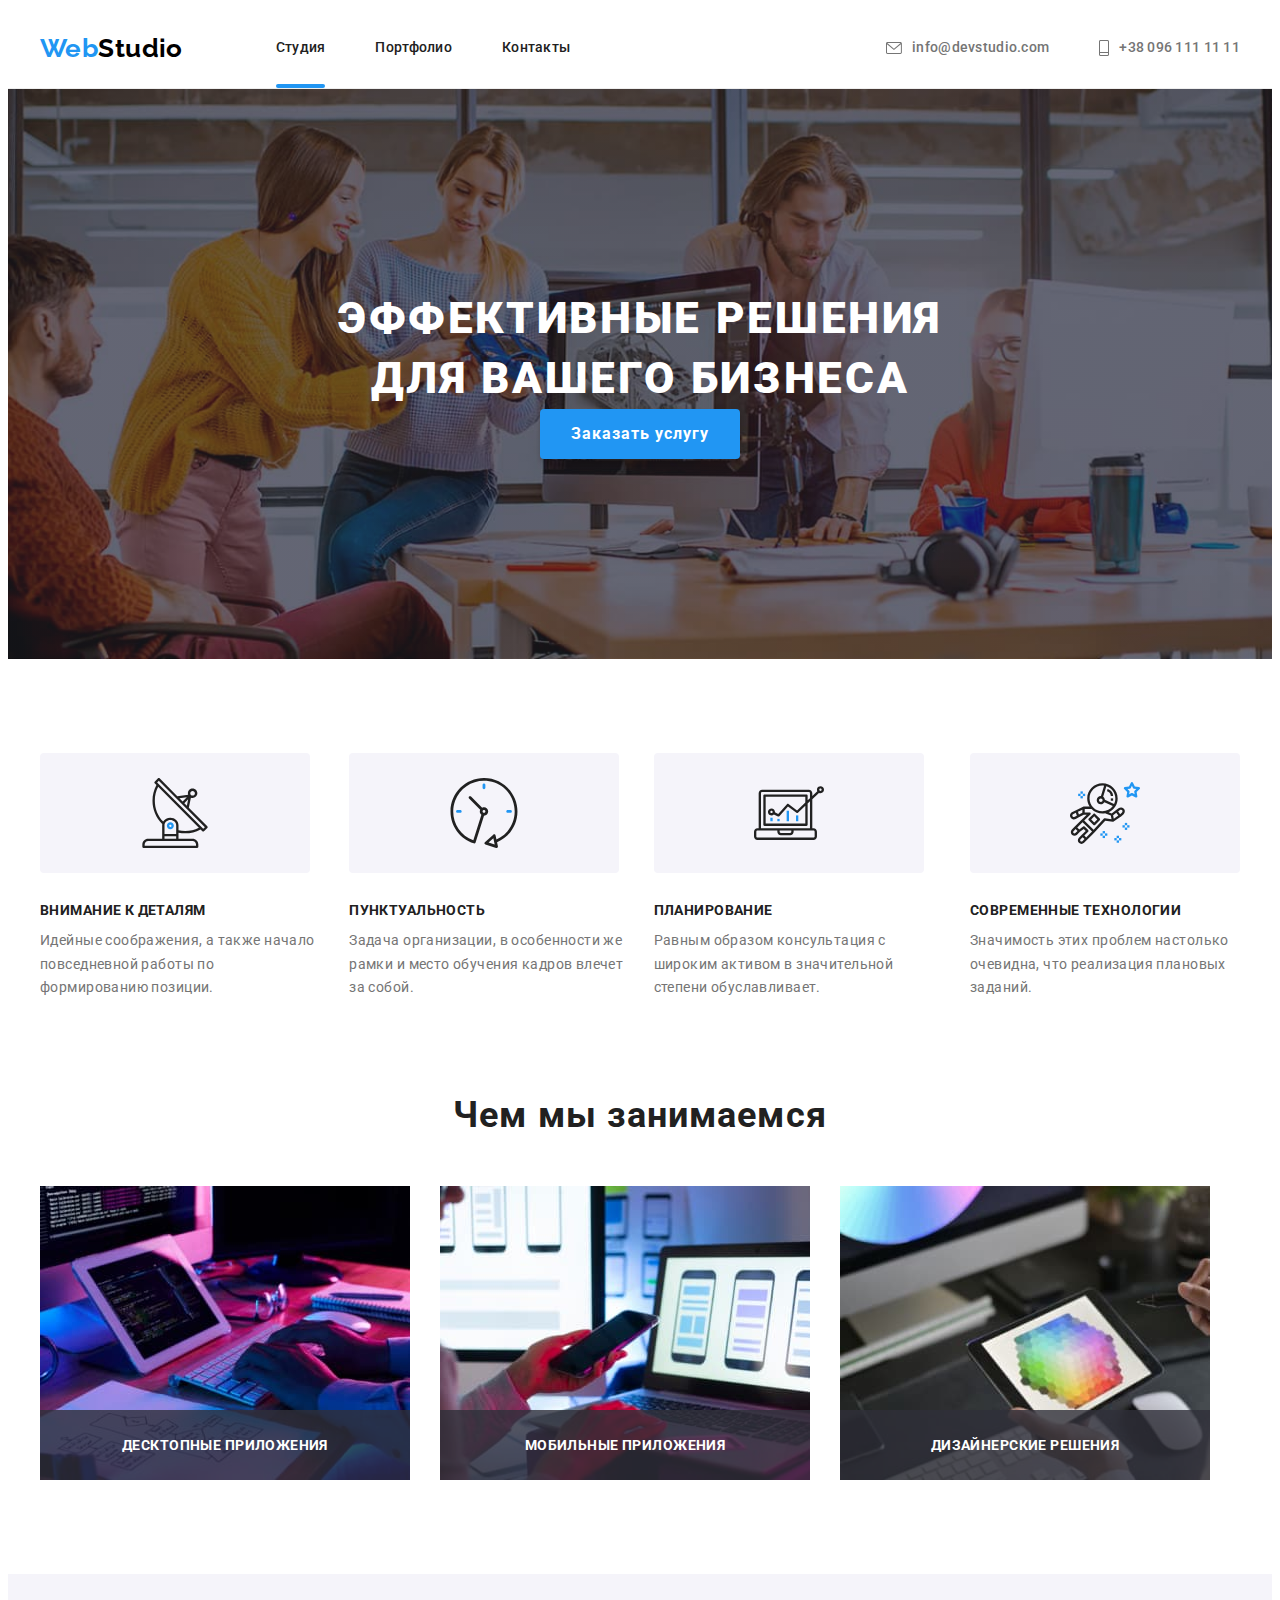
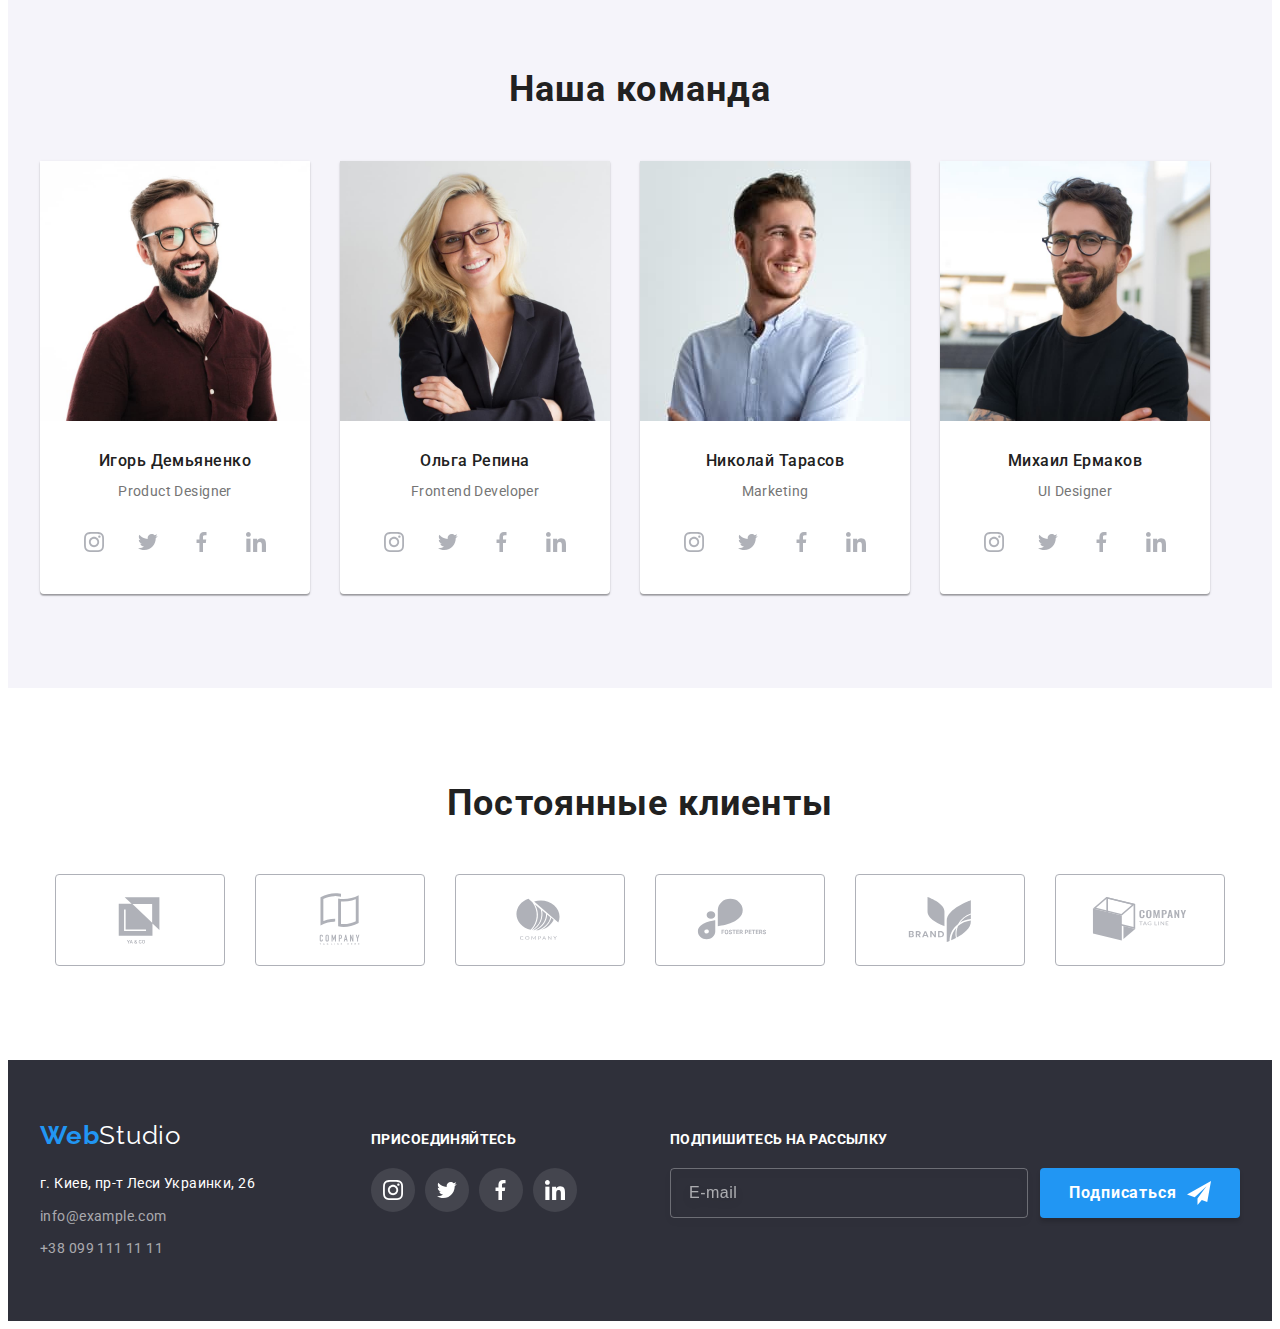
==== index.html @ 4b51b8ec "commit" ====
<!DOCTYPE html>
<html lang="ru">

<head>
    <meta charset="UTF-8">
    <meta http-equiv="X-UA-Compatible" content="IE=edge">
    <meta name="viewport" content="width=device-width, initial-scale=1.0">
    <title>Document</title>
    <link rel="preconnect" href="https://fonts.googleapis.com">
    <link rel="preconnect" href="https://fonts.gstatic.com" crossorigin>
    <link href="https://fonts.googleapis.com/css2?family=Raleway:wght@700&family=Roboto:wght@400;500;700;900&display=swap"
        rel="stylesheet">
       <link rel="stylesheet" href="https://cdnjs.cloudflare.com/ajax/libs/modern-normalize/1.1.0/modern-normalize.min.css" integrity="sha512-wpPYUAdjBVSE4KJnH1VR1HeZfpl1ub8YT/NKx4PuQ5NmX2tKuGu6U/JRp5y+Y8XG2tV+wKQpNHVUX03MfMFn9Q==" crossorigin="anonymous" referrerpolicy="no-referrer" />
    <link rel="stylesheet" href="./css/styles.css"/>
</head>
<body>
    <header class="header">
        <div class="container header-container">
        <nav class="header-navigation"> 
            <a href="/" class="header-logo link">
               Web<span class="logo-blak">Studio</span> </a>
            <ul class="header-list" >
                <li class="header-item"><a class="link header-link current" href="">Студия</a></li>
                <li class="header-item"><a class="link header-link" href="./portfolio.html">Портфолио</a></li>
                <li class="header-item"><a class="link header-link" href="">Контакты</a></li>
            </ul>
        </nav>
        <ul class="header-list">
            <li class="list-contact"><a class="link header-contact" href="mailto:info@devstudio.com">
                <svg class="header-icon" width="16" height="12">
                <use href="./images/icons.svg#icon-envelope1">
            </use>
            </svg>
                  info@devstudio.com</a>
           </li>
           
           
            <li class="list-contact"><a class="link header-contact"href="tel:+380961111111">
                <svg class="header-icon"width="10" height="16">
                    <use href="./images/icons.svg#icon-Vectorhover">
                    </use>
                    </svg>
                +38 096 111 11 11</a>
            </li>
            </div>
        </ul>
        </header>
    <main>
         <section class=" hero">
             <div class="container ">
                <h1 class="hero-title">Эффективные решения<br> для вашего бизнеса</h1>
                <button class="btn"type="button" data-modal-open>Заказать услугу</button>
             </div>
        </section>
        <section class="section">
            <div class="container">
            <h2 class="visually-hidden">Особенности</h2>
            <ul class="features-list">
               
                <li class="features-item">
                    <div class="features-icons-svg">
                    <svg class="features-icons">
                        <use href="./images/icons.svg#icon-antenna">
                        </use>
                    </svg>
                    </div>
                    <h3 class="features-title">Внимание к деталям</h3>
                    <p>Идейные соображения, а также начало повседневной работы по формированию позиции.</p>
                </li>
                <li class="features-item">
                    <div class="features-icons-svg">
                    <svg class="features-icons">
                        <use href="./images/icons.svg#icon-clock">
                        </use>
                    </svg>
                </div>
                    <h3 class="features-title">Пунктуальность</h3>
                    <p>Задача организации, в особенности же рамки и место обучения кадров влечет за собой.</p>
                </li>
                <li class="features-item">
                    <div class="features-icons-svg">
                    <svg class="features-icons">
                        <use href="./images/icons.svg#icon-diagram">
                        </use>
                    </svg>
                    </div>
                    <h3 class="features-title">Планирование</h3>
                    <p class="features-text">Равным образом консультация с широким активом в значительной степени обуславливает.</p>

                </li>
                <li class="features-item">
                    <div class="features-icons-svg">
                    <svg class="features-icons">
                        <use href="./images/icons.svg#icon-astronaut">
                        </use>
                    </svg>
                    </div>
                    <h3 class="features-title">Современные технологии</h3>
                    <p>Значимость этих проблем настолько очевидна, что реализация плановых заданий.</p>

                </li>
            </ul>
            </div>
             </section>
        <section class="section work-section">
            <div class="container">
            <h2 class="work-title">Чем мы занимаемся</h2>
            <ul class="work-list">
                <li class="work-item">
                    <img src="./images/img1.jpg" alt="вёрстка" width="370" height="294" />
                    <p class="work-text">ДЕСКТОПНЫЕ ПРИЛОЖЕНИЯ</p>
                </li>
                <li class="work-item">
                    <img src="./images/img2.jpg" alt="программа для телефона" width="370" height="294" />
                    <p class="work-text">МОБИЛЬНЫЕ ПРИЛОЖЕНИЯ</p>
                </li>
                <li class="work-item">
                    <img src="./images/img3.jpg" alt="игра" width="370" height="294" />
                    <p class="work-text">ДИЗАЙНЕРСКИЕ РЕШЕНИЯ</p>
                </li>
            </ul>
            </div>
        </section>
        <section class="section team-section">
            <div class="container">
            <h2 class="team-title">Наша команда</h2>
            <ul class=" team-list">
                <li class="team-item">
                    <img src="./images/photo.img1.jpg" alt="фото" width="270" height="260" />
                    <div class="container-name">
                    <h3 class="team-item-name">Игорь Демьяненко</h3>
                    <p class="team-text">Product Designer</p>

                    <ul class="team-contacts-list">
                        <li class="team-contacts">
                            <a class= "team-social-link" href="" ><svg class="team-social-link-icon" width="20" height="20">
                                <use href="./images/icons.svg#icon-instagram"></use>
                            </svg></a>
                            
                        </li>
                        <li class="team-contacts">
                            <a class="team-social-link" href=""><svg class="team-social-link-icon" width="20" height="20">
                                <use href="./images/icons.svg#icon-Vector"></use>
                            </svg></a>
                            </li>

                        <li class="team-contacts">
                            <a class= "team-social-link" href="" ><svg class="team-social-link-icon" width="20" height="20">
                                <use href="./images/icons.svg#icon-fecebook"></use>
                            </svg></a>
                            </li>

                        <li class="team-contacts">
                            <a class= "team-social-link" href="" ><svg class="team-social-link-icon" width="20" height="20">
                                <use href="./images/icons.svg#icon-linkedin"></use>
                            </svg></a>
                            </li>
                    </ul>
                    </div>
                </li>
                    <li class="team-item">
                    <img src="./images/photo.img2.jpg" alt="фото" width="270" height="260" />
                    <div class="container-name">
                    <h3 class="team-item-name">Ольга Репина</h3>
                    <p class="team-text">Frontend Developer</p>
                    <ul class="team-contacts-list">
                        <li class="team-contacts">
                            <a class="team-social-link" href=""><svg class="team-social-link-icon" width="20" height="20">
                                    <use href="./images/icons.svg#icon-instagram"></use>
                                </svg></a>
                    </li>
                    <li class="team-contacts">
                        <a class="team-social-link" href=""><svg class="team-social-link-icon" width="20" height="20">
                                <use href="./images/icons.svg#icon-Vector"></use>
                            </svg></a>
                    </li>
                    <li class="team-contacts">
                        <a class="team-social-link" href=""><svg class="team-social-link-icon" width="20" height="20">
                                <use href="./images/icons.svg#icon-fecebook"></use>
                            </svg></a>
                    </li>
                    <li class="team-contacts">
                        <a class="team-social-link" href=""><svg class="team-social-link-icon" width="20" height="20">
                                <use href="./images/icons.svg#icon-linkedin"></use>
                            </svg></a>
                    </li>
                    </ul>

                    </div>
                </li>
                <li class="team-item">
                    <img src="./images/photo.img3.jpg" alt="фото" width="270" height="260" />
                    <div class="container-name">
                    <h3 class="team-item-name">Николай Тарасов</h3>
                    <p class="team-text">Marketing</p>
                    <ul class="team-contacts-list">
                        <li class="team-contacts">
                            <a class="team-social-link" href=""><svg class="team-social-link-icon" width="20" height="20">
                                    <use href="./images/icons.svg#icon-instagram"></use>
                                </svg></a>
                       </li>
                        <li class="team-contacts">
                            <a class="team-social-link" href=""><svg class="team-social-link-icon" width="20" height="20">
                                    <use href="./images/icons.svg#icon-Vector"></use>
                                </svg></a>
                        </li>
                        <li class="team-contacts">
                            <a class="team-social-link" href=""><svg class="team-social-link-icon" width="20" height="20">
                                    <use href="./images/icons.svg#icon-fecebook"></use>
                                </svg></a>
                        </li>
                        <li class="team-contacts">
                            <a class="team-social-link" href=""><svg class="team-social-link-icon" width="20" height="20">
                                    <use href="./images/icons.svg#icon-linkedin"></use>
                                </svg></a>
                        </li>
                        </ul>

                    </div>
                </li>
                <li class="team-item">
                    <img src="./images/photo.img4.jpg" alt="фото" width="270" height="260" />
                    <div class="container-name">
                    <h3 class="team-item-name">Михаил Ермаков</h3>
                    <p class="team-text">UI Designer</p>
                    <ul class="team-contacts-list">
                        <li class="team-contacts">
                            <a class="team-social-link" href=""><svg class="team-social-link-icon" width="20" height="20">
                                    <use href="./images/icons.svg#icon-instagram"></use>
                                </svg></a>
                    
                        </li>
                        <li class="team-contacts">
                            <a class="team-social-link" href=""><svg class="team-social-link-icon" width="20" height="20">
                                    <use href="./images/icons.svg#icon-Vector"></use>
                                </svg></a>
                        </li>
                        <li class="team-contacts">
                            <a class="team-social-link" href=""><svg class="team-social-link-icon" width="20" height="20">
                                    <use href="./images/icons.svg#icon-fecebook"></use>
                                </svg></a>
                        </li>
                        <li class="team-contacts">
                            <a class="team-social-link" href=""><svg class="team-social-link-icon" width="20" height="20">
                                    <use href="./images/icons.svg#icon-linkedin"></use>
                                </svg></a>
                        </li>
                        </ul>

                    </div>
                </li>
            </ul>
            </div>
        </section>
        <section class="section client-section">
            <div class="container">
          <h4 class="client-title">Постоянные клиенты</h4>
          <ul class="client-list">
            <li class="client-compani">
                <a class="client-compani-contact" href="">
                    <svg class="client-compani-icon">
                        <use href="./images/icons.svg#icon-Logo1"></use>
                    </svg>
                </a>

            </li>
            <li class="client-compani">
                <a class="client-compani-contact" href="">
                    <svg class="client-compani-icon">
                        <use href="./images/icons.svg#icon-Logo2"></use> 
                    </svg>
                </a>
            </li>
            <li class="client-compani">
                <a class="client-compani-contact" href="">
                    <svg class="client-compani-icon">
                    <use href="./images/icons.svg#icon-Logo3"></use> </svg></a>
            </li>
            <li class="client-compani">
                <a class="client-compani-contact" href="">
                    <svg class="client-compani-icon">
                    <use href="./images/icons.svg#icon-Logo4"></use> </svg></a>
            </li>
            <li class="client-compani">
                <a class="client-compani-contact" href="">
                    <svg class="client-compani-icon">
                    <use  href="./images/icons.svg#icon-Logo5"></use> </svg></a>
            </li>
            <li class="client-compani">
                <a class="client-compani-contact" href="">
                    <svg class="client-compani-icon">
                    <use href="./images/icons.svg#icon-Logo6"></use> </svg></a>
            </li>
            
          </ul>
</section>
    </main>
    
    <section class="footer">
        <div class="container footer-all">
            <div class="footer-container">
        <a href="/" class="footer-logo link">
            Web<span class="logo-light">Studio</span> </a>
           <address class="footer-adress">
              
            <ul class=" footer-list">
                <li class="footer-item">
                    <a class="footer-coordinates link" href="https://goo.gl/maps/s4ps8haP7JGMtB886" target="_blank" rel="noopener noreferrer">
                        г. Киев, пр-т Леси Украинки, 26</a>
                </li>
                <li class="footer-item">
                    <a class="footer-contact link"href="mailto:info@example.com">info@example.com</a>
                </li>
                <li class="footer-item">
                    <a class="footer-contact link"href="tel:+380991111111">+38 099 111 11 11</a>
                </li>
            </ul>
            </div>
            </address>
       <div class="footer-container-second"> 
        <p class="join-title">ПРИСОЕДИНЯЙТЕСЬ</p>
        
        <ul class="join-list">
            <li class="join-contacts">
                <a class="join-social-link" href=""><svg class="join-social-link-icon" width="20" height="20">
                        <use href="./images/icons.svg#icon-instagram"></use>
                    </svg></a>
            </li>
            <li class="join-contacts">
                <a class="join-social-link" href=""><svg class="join-social-link-icon" width="20" height="20">
                        <use href="./images/icons.svg#icon-Vector"></use>
                    </svg></a>
            </li>
            <li class="join-contacts">
                <a class="join-social-link" href=""><svg class="join-social-link-icon" width="20" height="20">
                        <use href="./images/icons.svg#icon-fecebook"></use>
                    </svg></a>
            </li>
            <li class="join-contacts">
                <a class="join-social-link" href=""><svg class="join-social-link-icon" width="20" height="20">
                        <use href="./images/icons.svg#icon-linkedin"></use>
                    </svg></a>
            </li>
        </ul>
        </div>
        <div class="container-form">
            <p class="join-title">ПОДПИШИТЕСЬ НА РАССЫЛКУ</p>
        <form action="#" class="footer-form">
            
            <input type="text"
                   class="footer-form-input"
                   name="form-name"
                   placeholder="E-mail">

            <button type="submit" class="btn footer-btn">
                Подписаться
                <svg class="footer-btn-icon" width="24" height="24">
                <use href="./images/icons.svg#icon-icon-send">
                </use>
            </svg>
        </button>
          
        </form>
        </div>
        </div>
    </footer>
    <div class="backdrop is-hidden" data-modal>
        <div class="modal">
            <button type="button"class="modal-close" data-modal-close>
                <svg class="modal-close-icon" width="11" height="11">
                    <use href="./images/icons.svg#icon-VectorX">
                 </use>
                </svg>
            </button>
            <p class="modal-title">Оставьте свои данные, мы вам перезвоним</p>
            <form action="#" class="modal-form">

                <div class="modal-field">
                <label for="user-name" class="modal-label-text">Имя</label>
                <div class="input-wrap">
                <input type="text" 
                       id="user-name"
                       name="user-name" 
                       class="modal-form-input" 
                       required 
                       minlength="2"
                       />
                    <svg class="input-icon" width="12"height="12">
                        <use href="./images/icons.svg#icon-name"></use>
                    </svg>
                    </div>
                    </div>

                <div class="modal-field">
                <label for="user-tel" class="modal-label-text">Телефон</label>
                <div class="input-wrap">
                <input type="tel" 
                        id="user-tel"
                        name="user-tel"
                        class="modal-form-input" 
                        required
                        minlength="10"
                        />
                        <svg class="input-icon" width="13" height="13">
                            <use href="./images/icons.svg#icon-tel"></use>
                        </svg>
                </div>
                </div>

                <div class="modal-field">
                <label for="user-email" class="modal-label-text">Почта</label>
                <div class="input-wrap">
                <input type="email" 
                        id="user-email"
                        name="user-email"
                        class="modal-form-input" 
                        required
                        minlength="8"
                        />
                        <svg class="input-icon" width="15" height="12">
                            <use href="./images/icons.svg#icon-mail"></use>
                        </svg>
                </div>
                </div>

                        <div class="modal-field">
                            <label for="user-text" class="modal-label-text">Комментарий</label>
                           <textarea 
                           name="user-text" 
                           id="user-text" 
                           class="modal-form-text"
                           placeholder="Введите текст"
                        ></textarea>
                        </div>
                        
                        <div class="modal-field">
                            <input type="checkbox"
                             id="policy" 
                             name="policy" 
                             class="modal-checkbox visually-hidden"
                             />
                             <label for="policy" class="checkbox-text">
                                 <span class="checkbox-item">
                                     <svg class="checkbox-icon" width="11" height="8">
                                    <use href="./images/icons.svg#icon-ok"></use>
                                </svg>
                            </span>Соглашаюсь с рассылкой и принимаю&nbsp<span class="checkbox-contract">
                              <a href="#"class="checkbox-link"target="_blank">
                             Условия договора</a>
                            </span>
                            </label>
                                
                            </div>


                <button type="submit" class="btn modal-btn">Отправить</button>
            </form>

        </div>
    </div>




    <script src="./js/modal.js"></script>
</body>
</html>
---- css/styles.css ----
:root {
  --second-title-color: #212121;
  --main-text-color: #757575;
  --main-title-color: #212121;
  --second-text-color: #ffffff;
  --accent-color: #2196f3;
  --main-btn-color: #ffffff;
  --header-text-color: #212121;
  --footer-text-color: rgba(255, 255, 255, 0.6);
  --footer-background-color: #2f303a;
}
h1,
h2,
h3,
h4,
h5,
h6,
p {
  margin: 0;
}
ul {
  list-style: none;
  margin: 0;
  padding: 0;
}
img {
  display: block;
  max-width: 100%;
  height: auto;
}

.container {
  width: 1200px;
  padding-left: 15px;
  padding-right: 15px;
  margin: 0 auto;
}

body {
  font-family: "Roboto", sans-serif;
  font-size: 14px;
  line-height: 1.71;
  letter-spacing: 0.03em;
  color: var(--main-text-color);
}
.section {
  padding-top: 94px;
  padding-bottom: 94px;
}
.section-title {
  font-weight: 700;
  font-size: 36px;
  line-height: 1.17;
  letter-spacing: 0.03em;
  color: var(--second-title-color);
}
.work-section {
  padding-top: 0;
}
.team-section {
  background-color: #f5f4fa;
}

.link {
  text-decoration: none;
}

.visually-hidden {
  position: absolute;
  clip: rect(0 0 0 0);
  width: 1px;
  height: 1px;
  margin: -1px;
  border: 0;
  padding: 0;
  overflow: hidden;
}
/*--------HEADER----------------*/
.header {
  border-bottom: 1px solid #eeeeee;
}
.header-logo {
  font-family: Raleway, sans-serif;
  font-weight: 700;
  font-size: 26px;
  line-height: 1.19;
  color: var(--accent-color);
  margin-right: 93px;
}
.logo-blak {
  color: #000;
}
.header-navigation {
  display: flex;
  align-items: center;
}
.header-container {
  display: flex;
  align-items: center;
}
.header-item:not(:last-child) {
  margin-right: 50px;
}
.header-link {
  display: block;
  font-weight: 500;
  font-size: 14px;
  line-height: 1.14;
  letter-spacing: 0.02em;
  color: var(--header-text-color);
  padding-top: 32px;
  padding-bottom: 32px;
  transition: color 250ms cubic-bezier(0.4, 0, 0.2, 1);
  position: relative;
}
.header-link.current::after {
  content: "";
  width: 100%;
  height: 4px;
  background: #2196f3;
  border-radius: 2px;
  position: absolute;
  display: block;
  bottom: 0;
  left: 0;
}
.header-link:hover,
.header-link:focus {
  color: var(--accent-color);
}
.header-list {
  display: flex;
  margin-left: auto;
}
.list-contact:not(:last-child) {
  margin-right: 50px;
}

.header-contact:hover,
.header-contact:focus {
  color: var(--accent-color);
}
.header-contact {
  font-weight: 500;
  font-size: 14px;
  line-height: 1.14;
  letter-spacing: 0.02em;
  color: var(--main-text-color);
  display: flex;
  align-items: center;
  transition: color 250ms cubic-bezier(0.4, 0, 0.2, 1);
}
.header-icon {
  margin-right: 10px;
  fill: currentColor;
}
.header-contact:hover .header-icon,
.header-contact:focus .header-icon {
  fill: var(--accent-color);
}

/*--------HERO----------------*/
.hero {
  background-color: var(--footer-background-color);
  max-width: 1600px;
  padding-top: 200px;
  padding-bottom: 200px;
  margin-left: auto;
  margin-right: auto;
  text-align: center;
  background-image: linear-gradient(
      rgba(47, 48, 58, 0.4),
      rgba(47, 48, 58, 0.4)
    ),
    url(../images/hero-img.jpg);
  background-size: cover;
  background-repeat: no-repeat;
  background-position: center;
}

.hero-title {
  font-weight: 900;
  font-size: 44px;
  line-height: 1.36;
  text-align: center;
  letter-spacing: 0.06em;
  text-transform: uppercase;
  color: var(--second-text-color);
}
.btn {
  font-family: inherit;
  font-weight: 700;
  font-size: 16px;
  line-height: 1.87;
  letter-spacing: 0.06em;
  color: var(--main-btn-color);
  cursor: pointer;
  background: #2196f3;
  box-shadow: 0px 4px 4px rgba(0, 0, 0, 0.15);
  border-radius: 4px;
  border: transparent;
  min-width: 200px;
  min-height: 50px;
}
/*--------FEATURES----------------*/
.features-list {
  display: flex;
}

.features-icons-svg {
  display: flex;
  justify-content: center;
  align-items: center;
  width: 270px;
  height: 120px;
  margin-bottom: 30px;
  background-color: #f5f4fa;
  border-radius: 4px;
}
.features-item:not(:last-child) {
  margin-right: 30px;
}
.features-icons {
  width: 70px;
  height: 70px;
}

.features-title {
  font-weight: 700;
  font-size: 14px;
  line-height: 1.14;
  letter-spacing: 0.03em;
  text-transform: uppercase;
  color: var(--second-title-color);
  margin-bottom: 10px;
}
/*--------WORK----------------*/

.work-title {
  font-weight: 700;
  font-size: 36px;
  line-height: 1.17;
  text-align: center;
  letter-spacing: 0.03em;
  color: var(--second-title-color);
  margin-bottom: 50px;
}
.work-list {
  display: flex;
}
.work-item {
  align-items: center;
  margin-right: 30px;
  position: relative;
}
.work-item:last-child {
  margin-right: 0;
}
.work-text {
  font-weight: 700;
  font-size: 14px;
  line-height: 16px;
  letter-spacing: 0.03em;
  text-transform: uppercase;
  color: #ffffff;
  position: absolute;
  bottom: 0;
  left: 0;
  height: 70px;
  display: flex;
  align-items: center;
  justify-content: center;
  background-color: rgba(47, 48, 58, 0.8);
  width: 100%;
}

/*--------TEAM----------------*/
.team-title {
  font-weight: 700;
  font-size: 36px;
  line-height: 1.17;
  text-align: center;
  letter-spacing: 0.03em;
  color: var(--second-title-color);
  margin-bottom: 50px;
}
.team-list {
  display: flex;
}
.team-item:not(:last-child) {
  margin-right: 30px;
}
.team-item {
  background: #ffffff;
  box-shadow: 0px 1px 3px rgba(0, 0, 0, 0.12), 0px 1px 1px rgba(0, 0, 0, 0.14),
    0px 2px 1px rgba(0, 0, 0, 0.2);
  border-radius: 0px 0px 4px 4px;
}
.container-name {
  padding-top: 30px;
  padding-bottom: 30px;
}
.team-item-name {
  font-weight: 500;
  font-size: 16px;
  line-height: 1.19;
  text-align: center;
  letter-spacing: 0.03em;
  color: var(--second-title-color);
  margin-bottom: 10px;
}
.team-text {
  text-align: center;
  margin-bottom: 16px;
}
.team-contacts-list {
  display: flex;
  justify-content: center;
}

.team-contacts {
  width: 44px;
  height: 44px;
  border-radius: 50%;
}
.team-contacts + .team-contacts {
  margin-left: 10px;
}
.team-social-link {
  width: 100%;
  height: 100%;
  display: flex;
  align-items: center;
  justify-content: center;
  transition: background-color 250ms cubic-bezier(0.4, 0, 0.2, 1),
    border-radius 250ms cubic-bezier(0.4, 0, 0.2, 1);
}
.team-social-link-icon {
  fill: #afb1b8;
  transition: fill 250ms cubic-bezier(0.4, 0, 0.2, 1);
}
.team-social-link:hover .team-social-link-icon,
.team-social-link:focus .team-social-link-icon {
  fill: var(--second-text-color);
}
.team-social-link:hover,
.team-social-link:focus {
  background-color: var(--accent-color);
  border-radius: 50%;
}
/*--------CLIENTS----------------*/
.client-title {
  font-weight: 700;
  font-size: 36px;
  line-height: 1.17;
  text-align: center;
  letter-spacing: 0.03em;
  color: var(--main-title-color);
  margin-bottom: 50px;
}
.client-list {
  display: flex;
  justify-content: center;
}

.client-compani {
  width: 170px;
  height: 92px;
  display: block;
  border-radius: 4px;
}
.client-compani-contact {
  display: flex;
  justify-content: center;
  align-items: center;
  width: 170px;
  height: 92px;
  border: 1px solid #afb1b8;
  box-sizing: border-box;
  border-radius: 4px;
  transition: border-color 250ms cubic-bezier(0.4, 0, 0.2, 1);
}

.client-compani + .client-compani {
  margin-left: 30px;
}

.client-compani-icon {
  width: 106px;
  height: 60px;
  fill: #afb1b8;
  transition: fill 250ms cubic-bezier(0.4, 0, 0.2, 1);
}
.client-compani-contact:hover .client-compani-icon,
.client-compani-contact:focus .client-compani-icon {
  fill: var(--accent-color);
}

.client-compani-contact:hover,
.client-compani-contact:focus {
  border-color: var(--accent-color);
}

/*--------FOOTER----------------*/

.footer {
  padding: 60px 0px;
  background: var(--footer-background-color);
}
.footer-all {
  display: flex;
  align-items: baseline;
}
.footer-container {
  flex-grow: 1;
  margin-right: 70px;
}
.footer-logo {
  font-family: Raleway, sans-serif;
  font-style: normal;
  font-weight: normal;
  font-weight: 700;
  font-size: 26px;
  line-height: 1.19;
  letter-spacing: 0.03em;
  color: var(--accent-color);
  margin-bottom: 20px;
}
.logo-light {
  font-style: normal;
  font-weight: normal;
  color: var(--second-text-color);
}
.footer-adress {
  margin-top: 20px;
}
.footer-item:not(:last-child) {
  margin-bottom: 9px;
}
.footer-coordinates {
  font-style: normal;
  font-weight: normal;
  font-size: 14px;
  line-height: 1.17;
  letter-spacing: 0.03em;
  color: var(--second-text-color);
}
.footer-contact {
  font-style: normal;
  font-weight: normal;
  font-size: 14px;
  line-height: 1.71;
  letter-spacing: 0.03em;
  color: var(--footer-text-color);
}
.footer-container-second {
  margin-right: 93px;
}
.join-title {
  font-style: normal;
  font-weight: bold;
  font-size: 14px;
  line-height: 1.14;
  letter-spacing: 0.03em;
  text-transform: uppercase;
  color: #ffffff;
  margin-bottom: 20px;
}
.join-list {
  display: flex;
  justify-content: center;
}
.join-contacts {
  width: 44px;
  height: 44px;
  background-color: rgba(255, 255, 255, 0.1);
  border-radius: 50%;
}
.join-social-link:hover,
.join-social-link:focus {
  background-color: var(--accent-color);
  border-radius: 50%;
}
.join-contacts + .join-contacts {
  margin-left: 10px;
}
.join-social-link {
  width: 100%;
  height: 100%;
  display: flex;
  align-items: center;
  justify-content: center;
  transition: background-color 250ms cubic-bezier(0.4, 0, 0.2, 1),
    border-radius 250ms cubic-bezier(0.4, 0, 0.2, 1);
}
.join-social-link-icon {
  fill: var(--second-text-color);
}
.footer-form {
  display: flex;
  align-items: center;
  justify-content: center;
  margin-top: 0;
}

.join-title {
  margin-bottom: 20px;
}
.footer-form {
  display: flex;
  justify-content: space-between;
  align-items: baseline;
}
.footer-form-input {
  width: 358px;
  height: 50px;
  background-color: transparent;
  border: 1px solid rgba(255, 255, 255, 0.3);
  box-sizing: border-box;
  filter: drop-shadow(0px 4px 4px rgba(0, 0, 0, 0.15));
  border-radius: 4px;
  outline: none;
  font-weight: 400;
  font-size: 16px;
  line-height: 1.25;
  letter-spacing: 0.03em;
  color: rgba(255, 255, 255, 0.6);
  margin-right: 12px;
}
.footer-form-input::placeholder {
  font-weight: 400;
  font-size: 16px;
  line-height: 1.25;
  letter-spacing: 0.03em;
  color: rgba(255, 255, 255, 0.6);
  padding-top: 15px;
  padding-bottom: 15px;
  padding-left: 16px;
}
.footer-btn {
  display: flex;
  align-items: center;
  justify-content: center;
}
.footer-btn-icon {
  margin-left: 10px;
}

/*--------PORTFOLIO----------------*/
.buttons-list {
  display: flex;
  justify-content: center;
  margin-bottom: 50px;
}
.buttons-list > .buttons-item:not(:last-child) {
  margin-right: 8px;
}
.buttons-item {
  display: block;
}
.button:hover,
.button:focus {
  background-color: var(--accent-color);
  cursor: pointer;
  color: var(--main-btn-color);
  box-shadow: 0px 3px 1px rgba(0, 0, 0, 0.1), 0px 1px 2px rgba(0, 0, 0, 0.08),
    0px 2px 2px rgba(0, 0, 0, 0.12);
}

.buttons-btn {
  border-style: none;
  border-radius: 4px;
  padding: 6px 22px 6px 22px;
}
.button {
  font-style: normal;
  font-weight: 500;
  font-size: 16px;
  line-height: 1.62;
  text-align: center;
  letter-spacing: 0.03em;
  color: var(--second-title-color);
  transition: background-color 250ms cubic-bezier(0.4, 0, 0.2, 1),
    color 250ms cubic-bezier(0.4, 0, 0.2, 1),
    box-shadow 250ms cubic-bezier(0.4, 0, 0.2, 1);
}

/*--------IMAGES----------------*/
.images-list {
  display: flex;
  flex-wrap: wrap;
  margin-left: -30px;
  margin-top: -30px;
}
.images-item {
  max-width: 100%;
  height: auto;
}
.images-item {
  flex-basis: calc(100% / 3 - 30px);
  margin-left: 30px;
  margin-top: 30px;
}
.images-item:hover .images-item-progect-text,
.images-item:focus .images-item-progect-text {
  transform: translateY(0);
}

.images-item-progect {
  display: block;
  color: #212121;
  text-decoration: none;
  transition: box-shadow 250ms cubic-bezier(0.4, 0, 0.2, 1);
}
.images-item-progect:hover,
.images-item-progect:focus {
  box-shadow: 0px 1px 1px rgba(0, 0, 0, 0.12), 0px 4px 4px rgba(0, 0, 0, 0.06),
    1px 4px 6px rgba(0, 0, 0, 0.16);
}
.images-card-thumb {
  position: relative;
  overflow: hidden;
}
.images-item-progect:hover .images-item-progect-text,
.images-item-progect:focus .images-item-progect-text {
  transform: translateY(0);
}
.images-item-progect-text {
  position: absolute;
  top: 0;
  left: 0;
  background-color: rgba(33, 150, 243, 0.9);
  color: #ffffff;
  font-weight: 400;
  font-size: 18px;
  line-height: 1.56;
  letter-spacing: 0.03em;
  overflow: auto;
  height: 100%;
  padding: 63px 24px;
  transform: translateY(100%);
  transition: transform 250ms cubic-bezier(0.4, 0, 0.2, 1);
}

.images-contents {
  padding: 20px 24px;
  border: 1px solid #eeeeee;
  box-sizing: border-box;
  border-top: none;
}
.images-title {
  font-weight: 700;
  font-size: 18px;
  line-height: 2;
  letter-spacing: 0.06em;
  color: var(--second-title-color);
}
.images-text {
  margin-top: 4px;
  font-weight: 400;
  font-size: 16px;
  line-height: 1.87;
  letter-spacing: 0.03em;
  color: var(--main-text-color);
}

/*--------MODAL----------------*/

.backdrop {
  width: 100vw;
  height: 100vh;
  background-color: rgba(0, 0, 0, 0.2);
  position: fixed;
  top: 0;
  transition: opacity 500ms cubic-bezier(0.4, 0, 0.2, 1),
    visibility 500ms cubic-bezier(0.4, 0, 0.2, 1);
}
.backdrop.is-hidden .modal {
  transform: scale(2.5) translate(500px);
  transition: transform 500ms cubic-bezier(0.4, 0, 0.2, 1);
}
.modal {
  width: 528px;
  min-height: 581px;
  background: #ffffff;
  box-shadow: 0px 1px 3px rgba(0, 0, 0, 0.12), 0px 1px 1px rgba(0, 0, 0, 0.14),
    0px 2px 1px rgba(0, 0, 0, 0.2);
  border-radius: 4px;
  position: absolute;
  top: 50%;
  left: 50%;
  padding: 40px;
  transform: scale(1);
  transform: translate(-50%, -50%);
  transition: transform 500ms cubic-bezier(0.4, 0, 0.2, 1);
}
.modal-close {
  width: 30px;
  height: 30px;
  border-color: transparent;
  background: #ffffff;
  border: 1px solid rgba(0, 0, 0, 0.1);
  border-radius: 50%;
  position: absolute;
  top: 8px;
  right: 8px;
  display: flex;
  align-items: center;
  justify-content: center;
  cursor: pointer;
}
.modal-close-icon {
  transition: fill 250ms cubic-bezier(0.4, 0, 0.2, 1);
}
.modal-close-icon:hover,
.modal-close-icon:focus {
  fill: var(--accent-color);
}
.is-hidden {
  visibility: hidden;
  opacity: 0;
  pointer-events: none;
}
.modal-title {
  font-weight: 700;
  font-size: 20px;
  line-height: 1.15;
  text-align: center;
  letter-spacing: 0.03em;
  color: var(--main-title-color);
  margin-bottom: 12px;
}
.modal-field {
  margin-bottom: 10px;
}
.modal-label-text {
  font-weight: 400;
  font-size: 12px;
  line-height: 1.17;
  letter-spacing: 0.01em;
  color: #757575;
  display: block;
  margin-bottom: 4px;
}
.input-wrap {
  position: relative;
  display: flex;
}
.input-icon {
  position: absolute;
  left: 12px;
  top: 50%;
  transform: translateY(-50%);
  transition: fill 250ms cubic-bezier(0.4, 0, 0.2, 1);
}
.modal-form-input {
  width: 100%;
  height: 40px;
  border: 1px solid rgba(33, 33, 33, 0.2);
  box-sizing: border-box;
  border-radius: 4px;
  padding-left: 41px;
  padding-right: 12px;
  cursor: pointer;
  outline: none;
  transition: border-color 250ms cubic-bezier(0.4, 0, 0.2, 1);
}

.modal-form-input:focus {
  border-color: var(--accent-color);
}
.modal-form-input:focus + .input-icon {
  fill: var(--accent-color);
}
.modal-form-text {
  display: block;
  width: 100%;
  height: 120px;
  border: 1px solid rgba(33, 33, 33, 0.2);
  box-sizing: border-box;
  border-radius: 4px;
  resize: none;
  padding: 12px 16px;
  outline: none;
  transition: border-color 250ms cubic-bezier(0.4, 0, 0.2, 1);
  margin-bottom: 20px;
}

.modal-form-text:focus {
  border-color: var(--accent-color);
}
.checkbox-text {
  font-weight: normal;
  font-size: 14px;
  line-height: 1.71;
  letter-spacing: 0.03em;
  color: var(--main-text-color);
  display: flex;
  align-items: center;
  justify-content: center;
}
.checkbox-item {
  width: 16px;
  height: 15px;
  border: 2px solid #212121;
  border-radius: 2px;
  margin-right: 7px;
  display: flex;
  align-items: center;
  justify-content: center;
}
.modal-checkbox:checked + .checkbox-text .checkbox-item {
  background-color: var(--accent-color);
  border: none;
}
.checkbox-link {
  color: var(--accent-color);
  text-decoration: none;
  border-bottom: 1px solid var(--accent-color);
}
.modal-btn {
  display: block;
  margin: 0 auto;
  margin-top: 30px;
}
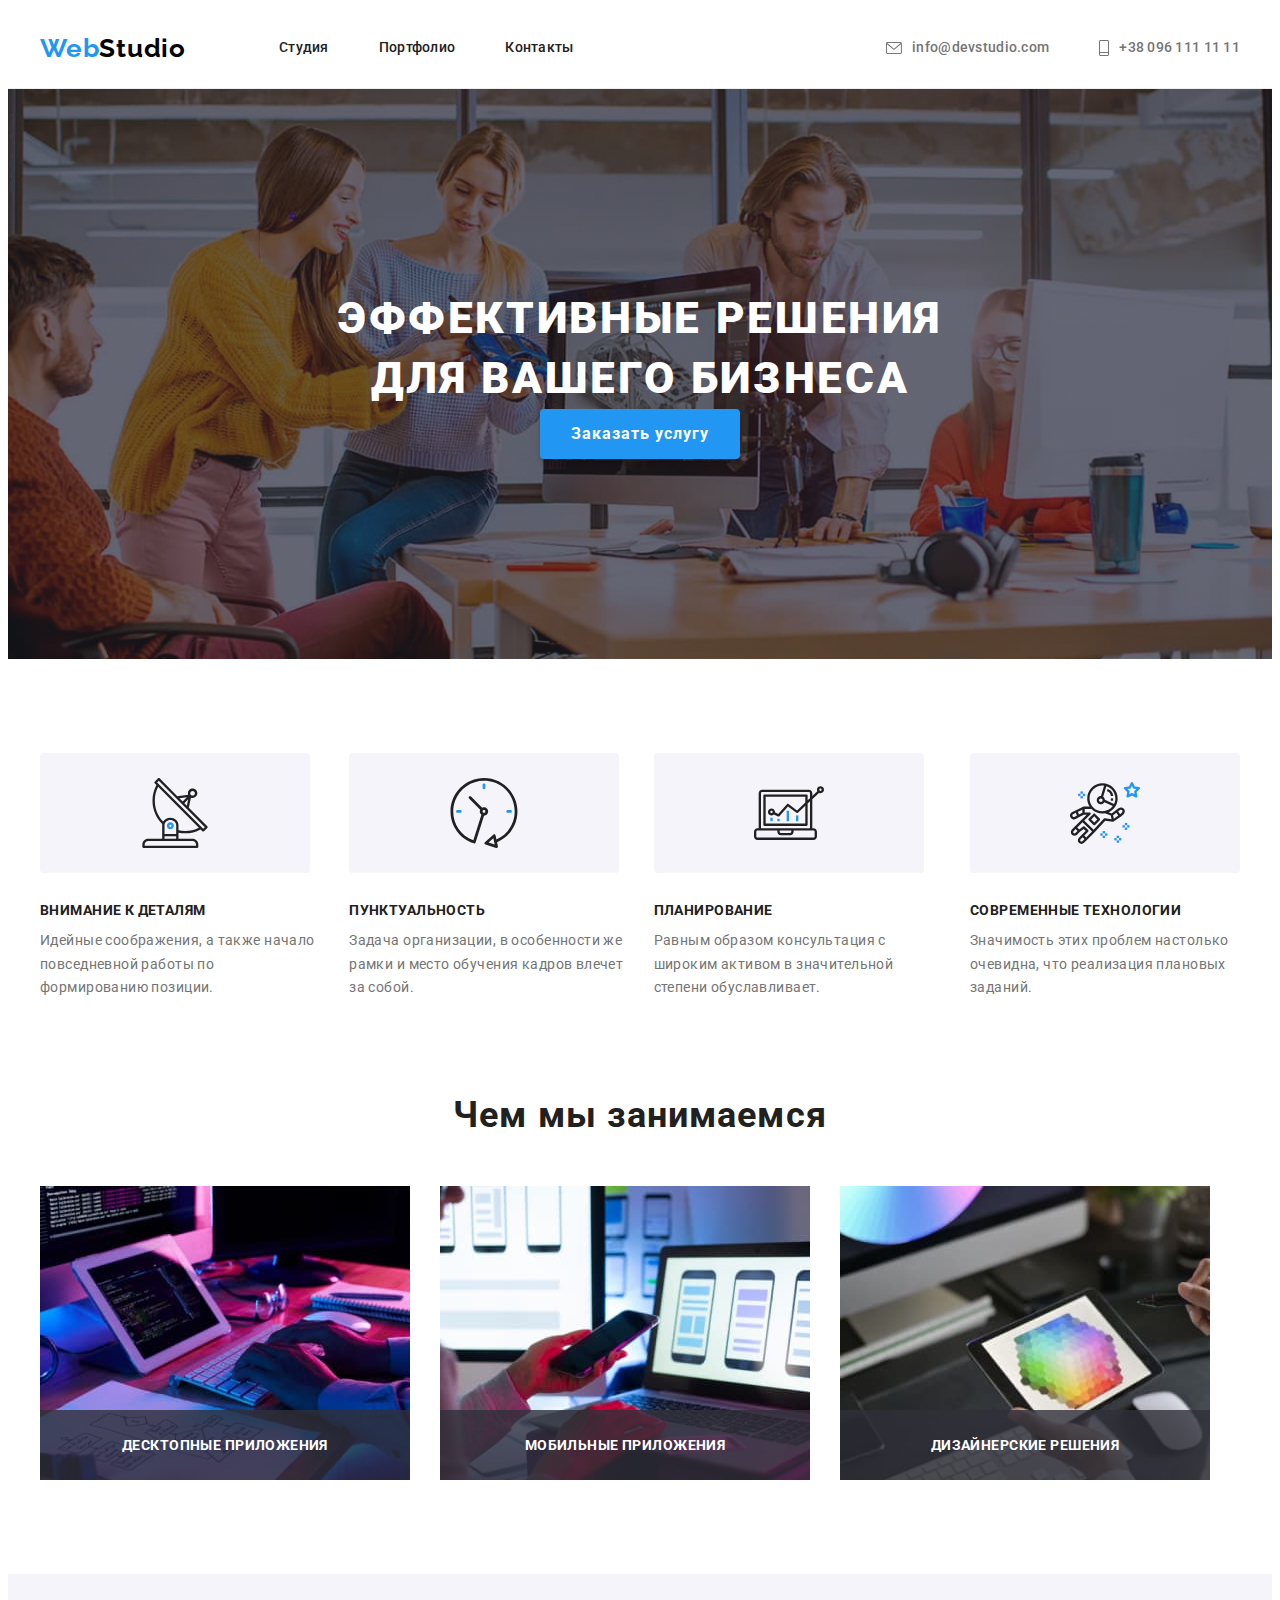
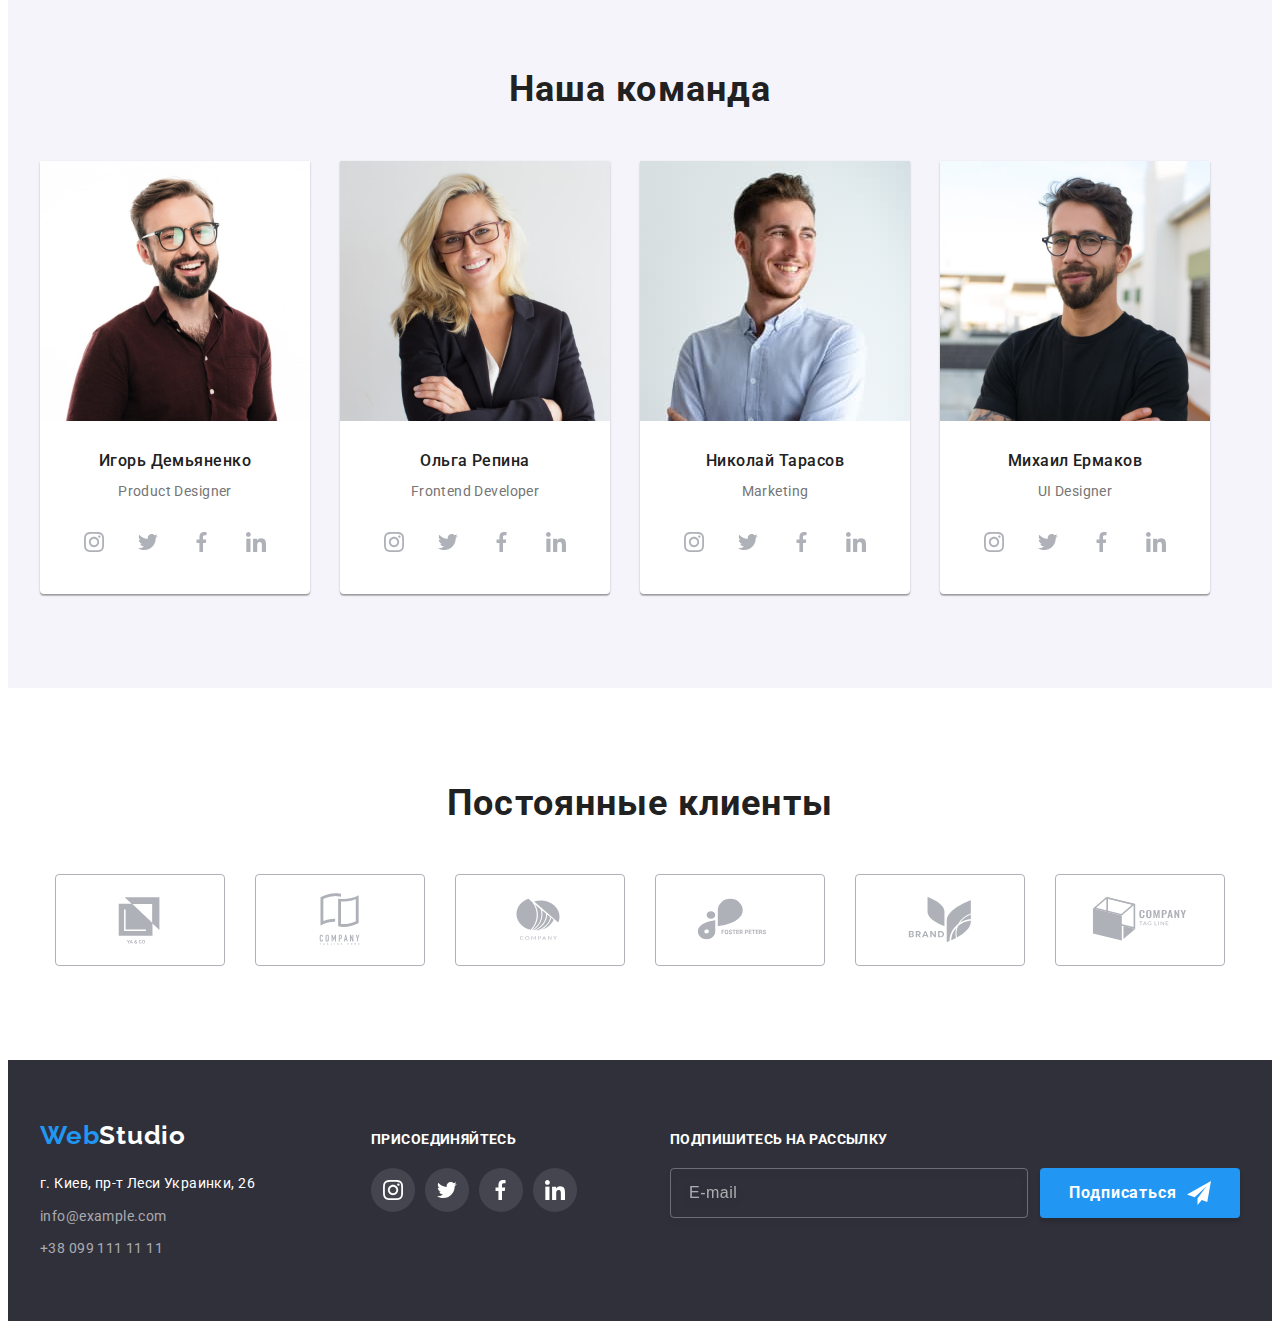
==== commit 55e4026d: "commit2" ====
--- a/index.html
+++ b/index.html
@@ -11,14 +11,16 @@
     <link href="https://fonts.googleapis.com/css2?family=Raleway:wght@700&family=Roboto:wght@400;500;700;900&display=swap"
         rel="stylesheet">
        <link rel="stylesheet" href="https://cdnjs.cloudflare.com/ajax/libs/modern-normalize/1.1.0/modern-normalize.min.css" integrity="sha512-wpPYUAdjBVSE4KJnH1VR1HeZfpl1ub8YT/NKx4PuQ5NmX2tKuGu6U/JRp5y+Y8XG2tV+wKQpNHVUX03MfMFn9Q==" crossorigin="anonymous" referrerpolicy="no-referrer" />
-    <link rel="stylesheet" href="./css/styles.css"/>
+    
+    <link rel="stylesheet" href="./css/main.css" />
+    
 </head>
 <body>
     <header class="header">
-        <div class="container header-container">
-        <nav class="header-navigation"> 
-            <a href="/" class="header-logo link">
-               Web<span class="logo-blak">Studio</span> </a>
+        <div class="container header__container">
+        <nav class="header__nav"> 
+            <a href="/" class="logo logo__header link">
+               Web<span class="logo__blak">Studio</span> </a>
             <ul class="header-list" >
                 <li class="header-item"><a class="link header-link current" href="">Студия</a></li>
                 <li class="header-item"><a class="link header-link" href="./portfolio.html">Портфолио</a></li>
@@ -297,10 +299,10 @@
     </main>
     
     <section class="footer">
-        <div class="container footer-all">
-            <div class="footer-container">
-        <a href="/" class="footer-logo link">
-            Web<span class="logo-light">Studio</span> </a>
+        <div class="container footer__all">
+            <div class="footer__container">
+        <a href="/" class="logo logo__footer link">
+            Web<span class="logo__light">Studio</span> </a>
            <address class="footer-adress">
               
             <ul class=" footer-list">
--- a/css/main.css
+++ b/css/main.css
@@ -0,0 +1,1096 @@
+:root {
+  --second-title-color: #212121;
+  --main-text-color: #757575;
+  --main-title-color: #212121;
+  --second-text-color: #ffffff;
+  --accent-color: #2196f3;
+  --main-btn-color: #ffffff;
+  --header-text-color: #212121;
+  --footer-text-color: rgba(255, 255, 255, 0.6);
+  --footer-background-color: #2f303a;
+}
+
+h1,
+h2,
+h3,
+h4,
+h5,
+h6,
+p {
+  margin: 0;
+}
+
+ul {
+  list-style: none;
+  margin: 0;
+  padding: 0;
+}
+
+img {
+  display: block;
+  max-width: 100%;
+  height: auto;
+}
+
+button {
+  cursor: pointer;
+}
+
+body {
+  font-family: "Roboto", sans-serif;
+  font-size: 14px;
+  line-height: 1.71;
+  letter-spacing: 0.03em;
+  color: var(--main-text-color);
+}
+
+.link {
+  text-decoration: none;
+}
+
+.container {
+  width: 1200px;
+  padding-left: 15px;
+  padding-right: 15px;
+  margin: 0 auto;
+}
+
+.visually-hidden {
+  position: absolute;
+  clip: rect(0 0 0 0);
+  width: 1px;
+  height: 1px;
+  margin: -1px;
+  border: 0;
+  padding: 0;
+  overflow: hidden;
+}
+
+.section {
+  padding-top: 94px;
+  padding-bottom: 94px;
+}
+
+.section-title {
+  font-weight: 700;
+  font-size: 36px;
+  line-height: 1.17;
+  letter-spacing: 0.03em;
+  color: var(--second-title-color);
+}
+
+.work-section {
+  padding-top: 0;
+}
+
+.team-section {
+  background-color: #f5f4fa;
+}
+
+.btn {
+  font-family: inherit;
+  font-weight: 700;
+  font-size: 16px;
+  line-height: 1.87;
+  letter-spacing: 0.06em;
+  color: var(--main-btn-color);
+  cursor: pointer;
+  background: #2196f3;
+  -webkit-box-shadow: 0px 4px 4px rgba(0, 0, 0, 0.15);
+          box-shadow: 0px 4px 4px rgba(0, 0, 0, 0.15);
+  border-radius: 4px;
+  border: transparent;
+  min-width: 200px;
+  min-height: 50px;
+}
+
+.backdrop {
+  width: 100vw;
+  height: 100vh;
+  background-color: rgba(0, 0, 0, 0.2);
+  position: fixed;
+  top: 0;
+  -webkit-transition: opacity 500ms cubic-bezier(0.4, 0, 0.2, 1), visibility 500ms cubic-bezier(0.4, 0, 0.2, 1);
+  transition: opacity 500ms cubic-bezier(0.4, 0, 0.2, 1), visibility 500ms cubic-bezier(0.4, 0, 0.2, 1);
+}
+
+.backdrop.is-hidden .modal {
+  -webkit-transform: scale(2.5) translate(500px);
+          transform: scale(2.5) translate(500px);
+  -webkit-transition: -webkit-transform 500ms cubic-bezier(0.4, 0, 0.2, 1);
+  transition: -webkit-transform 500ms cubic-bezier(0.4, 0, 0.2, 1);
+  transition: transform 500ms cubic-bezier(0.4, 0, 0.2, 1);
+  transition: transform 500ms cubic-bezier(0.4, 0, 0.2, 1), -webkit-transform 500ms cubic-bezier(0.4, 0, 0.2, 1);
+}
+
+.modal {
+  width: 528px;
+  min-height: 581px;
+  background: #ffffff;
+  -webkit-box-shadow: 0px 1px 3px rgba(0, 0, 0, 0.12), 0px 1px 1px rgba(0, 0, 0, 0.14), 0px 2px 1px rgba(0, 0, 0, 0.2);
+          box-shadow: 0px 1px 3px rgba(0, 0, 0, 0.12), 0px 1px 1px rgba(0, 0, 0, 0.14), 0px 2px 1px rgba(0, 0, 0, 0.2);
+  border-radius: 4px;
+  position: absolute;
+  top: 50%;
+  left: 50%;
+  padding: 40px;
+  -webkit-transform: scale(1);
+          transform: scale(1);
+  -webkit-transform: translate(-50%, -50%);
+          transform: translate(-50%, -50%);
+  -webkit-transition: -webkit-transform 500ms cubic-bezier(0.4, 0, 0.2, 1);
+  transition: -webkit-transform 500ms cubic-bezier(0.4, 0, 0.2, 1);
+  transition: transform 500ms cubic-bezier(0.4, 0, 0.2, 1);
+  transition: transform 500ms cubic-bezier(0.4, 0, 0.2, 1), -webkit-transform 500ms cubic-bezier(0.4, 0, 0.2, 1);
+}
+
+.modal-close {
+  width: 30px;
+  height: 30px;
+  border-color: transparent;
+  background: #ffffff;
+  border: 1px solid rgba(0, 0, 0, 0.1);
+  border-radius: 50%;
+  position: absolute;
+  top: 8px;
+  right: 8px;
+  display: -webkit-box;
+  display: -ms-flexbox;
+  display: flex;
+  -webkit-box-align: center;
+      -ms-flex-align: center;
+          align-items: center;
+  -webkit-box-pack: center;
+      -ms-flex-pack: center;
+          justify-content: center;
+  cursor: pointer;
+}
+
+.modal-close-icon {
+  -webkit-transition: fill 250ms cubic-bezier(0.4, 0, 0.2, 1);
+  transition: fill 250ms cubic-bezier(0.4, 0, 0.2, 1);
+}
+
+.modal-close-icon:hover, .modal-close-icon:focus {
+  fill: var(--accent-color);
+}
+
+.is-hidden {
+  visibility: hidden;
+  opacity: 0;
+  pointer-events: none;
+}
+
+.modal-title {
+  font-weight: 700;
+  font-size: 20px;
+  line-height: 1.15;
+  text-align: center;
+  letter-spacing: 0.03em;
+  color: var(--main-title-color);
+  margin-bottom: 12px;
+}
+
+.modal-field {
+  margin-bottom: 10px;
+}
+
+.modal-label-text {
+  font-weight: 400;
+  font-size: 12px;
+  line-height: 1.17;
+  letter-spacing: 0.01em;
+  color: #757575;
+  display: block;
+  margin-bottom: 4px;
+}
+
+.input-wrap {
+  position: relative;
+  display: -webkit-box;
+  display: -ms-flexbox;
+  display: flex;
+}
+
+.input-icon {
+  position: absolute;
+  left: 12px;
+  top: 50%;
+  -webkit-transform: translateY(-50%);
+          transform: translateY(-50%);
+  -webkit-transition: fill 250ms cubic-bezier(0.4, 0, 0.2, 1);
+  transition: fill 250ms cubic-bezier(0.4, 0, 0.2, 1);
+}
+
+.modal-form-input {
+  width: 100%;
+  height: 40px;
+  border: 1px solid rgba(33, 33, 33, 0.2);
+  -webkit-box-sizing: border-box;
+          box-sizing: border-box;
+  border-radius: 4px;
+  padding-left: 41px;
+  padding-right: 12px;
+  cursor: pointer;
+  outline: none;
+  -webkit-transition: border-color 250ms cubic-bezier(0.4, 0, 0.2, 1);
+  transition: border-color 250ms cubic-bezier(0.4, 0, 0.2, 1);
+}
+
+.modal-form-input:focus {
+  border-color: var(--accent-color);
+}
+
+.modal-form-input:focus + .input-icon {
+  fill: var(--accent-color);
+}
+
+.modal-form-text {
+  display: block;
+  width: 100%;
+  height: 120px;
+  border: 1px solid rgba(33, 33, 33, 0.2);
+  -webkit-box-sizing: border-box;
+          box-sizing: border-box;
+  border-radius: 4px;
+  resize: none;
+  padding: 12px 16px;
+  outline: none;
+  -webkit-transition: border-color 250ms cubic-bezier(0.4, 0, 0.2, 1);
+  transition: border-color 250ms cubic-bezier(0.4, 0, 0.2, 1);
+  margin-bottom: 20px;
+}
+
+.modal-form-text:focus {
+  border-color: var(--accent-color);
+}
+
+.checkbox-text {
+  font-weight: normal;
+  font-size: 14px;
+  line-height: 1.71;
+  letter-spacing: 0.03em;
+  color: var(--main-text-color);
+  display: -webkit-box;
+  display: -ms-flexbox;
+  display: flex;
+  -webkit-box-align: center;
+      -ms-flex-align: center;
+          align-items: center;
+  -webkit-box-pack: center;
+      -ms-flex-pack: center;
+          justify-content: center;
+}
+
+.checkbox-item {
+  width: 16px;
+  height: 15px;
+  border: 2px solid #212121;
+  border-radius: 2px;
+  margin-right: 7px;
+  display: -webkit-box;
+  display: -ms-flexbox;
+  display: flex;
+  -webkit-box-align: center;
+      -ms-flex-align: center;
+          align-items: center;
+  -webkit-box-pack: center;
+      -ms-flex-pack: center;
+          justify-content: center;
+}
+
+.modal-checkbox:checked + .checkbox-text .checkbox-item {
+  background-color: var(--accent-color);
+  border: none;
+}
+
+.checkbox-link {
+  color: var(--accent-color);
+  text-decoration: none;
+  border-bottom: 1px solid var(--accent-color);
+}
+
+.modal-btn {
+  display: block;
+  margin: 0 auto;
+  margin-top: 30px;
+}
+
+.header {
+  border-bottom: 1px solid #eeeeee;
+}
+
+.logo {
+  font-family: Raleway, sans-serif;
+  font-weight: 700;
+  font-size: 26px;
+  line-height: 1.19;
+  color: var(--accent-color);
+}
+
+.logo__blak {
+  color: #000;
+}
+
+.logo__header {
+  margin-right: 93px;
+}
+
+.header__nav {
+  display: -webkit-box;
+  display: -ms-flexbox;
+  display: flex;
+  -webkit-box-align: center;
+      -ms-flex-align: center;
+          align-items: center;
+}
+
+.header__container {
+  display: -webkit-box;
+  display: -ms-flexbox;
+  display: flex;
+  -webkit-box-align: center;
+      -ms-flex-align: center;
+          align-items: center;
+}
+
+.header-item:not(:last-child) {
+  margin-right: 50px;
+}
+
+.header-link {
+  display: block;
+  font-weight: 500;
+  font-size: 14px;
+  line-height: 1.14;
+  letter-spacing: 0.02em;
+  color: var(--header-text-color);
+  padding-top: 32px;
+  padding-bottom: 32px;
+  -webkit-transition: color 250ms cubic-bezier(0.4, 0, 0.2, 1);
+  transition: color 250ms cubic-bezier(0.4, 0, 0.2, 1);
+  position: relative;
+}
+
+.header-link:hover, .header-link:focus {
+  color: var(--accent-color);
+}
+
+.header-link .current::after {
+  content: "";
+  width: 100%;
+  height: 4px;
+  background: #2196f3;
+  border-radius: 2px;
+  position: absolute;
+  display: block;
+  bottom: 0;
+  left: 0;
+}
+
+.header-list {
+  display: -webkit-box;
+  display: -ms-flexbox;
+  display: flex;
+  margin-left: auto;
+}
+
+.list-contact:not(:last-child) {
+  margin-right: 50px;
+}
+
+.header-contact {
+  font-weight: 500;
+  font-size: 14px;
+  line-height: 1.14;
+  letter-spacing: 0.02em;
+  color: var(--main-text-color);
+  display: -webkit-box;
+  display: -ms-flexbox;
+  display: flex;
+  -webkit-box-align: center;
+      -ms-flex-align: center;
+          align-items: center;
+  -webkit-transition: color 250ms cubic-bezier(0.4, 0, 0.2, 1);
+  transition: color 250ms cubic-bezier(0.4, 0, 0.2, 1);
+}
+
+.header-contact:hover, .header-contact:focus {
+  color: var(--accent-color);
+}
+
+.header-contact:hover:hover .header-icon,
+.header-contact:hover:focus .header-icon, .header-contact:focus:hover .header-icon,
+.header-contact:focus:focus .header-icon {
+  fill: var(--accent-color);
+}
+
+.header-icon {
+  margin-right: 10px;
+  fill: currentColor;
+}
+
+.hero {
+  background-color: var(--footer-background-color);
+  max-width: 1600px;
+  padding-top: 200px;
+  padding-bottom: 200px;
+  margin-left: auto;
+  margin-right: auto;
+  text-align: center;
+  background-image: -webkit-gradient(linear, left top, left bottom, from(rgba(47, 48, 58, 0.4)), to(rgba(47, 48, 58, 0.4))), url(../images/hero-img.jpg);
+  background-image: linear-gradient(rgba(47, 48, 58, 0.4), rgba(47, 48, 58, 0.4)), url(../images/hero-img.jpg);
+  background-size: cover;
+  background-repeat: no-repeat;
+  background-position: center;
+}
+
+.hero-title {
+  font-weight: 900;
+  font-size: 44px;
+  line-height: 1.36;
+  text-align: center;
+  letter-spacing: 0.06em;
+  text-transform: uppercase;
+  color: var(--second-text-color);
+}
+
+.features-list {
+  display: -webkit-box;
+  display: -ms-flexbox;
+  display: flex;
+}
+
+.features-icons-svg {
+  display: -webkit-box;
+  display: -ms-flexbox;
+  display: flex;
+  -webkit-box-pack: center;
+      -ms-flex-pack: center;
+          justify-content: center;
+  -webkit-box-align: center;
+      -ms-flex-align: center;
+          align-items: center;
+  width: 270px;
+  height: 120px;
+  margin-bottom: 30px;
+  background-color: #f5f4fa;
+  border-radius: 4px;
+}
+
+.features-item:not(:last-child) {
+  margin-right: 30px;
+}
+
+.features-icons {
+  width: 70px;
+  height: 70px;
+}
+
+.features-title {
+  font-weight: 700;
+  font-size: 14px;
+  line-height: 1.14;
+  letter-spacing: 0.03em;
+  text-transform: uppercase;
+  color: var(--second-title-color);
+  margin-bottom: 10px;
+}
+
+.work-title {
+  font-weight: 700;
+  font-size: 36px;
+  line-height: 1.17;
+  text-align: center;
+  letter-spacing: 0.03em;
+  color: var(--second-title-color);
+  margin-bottom: 50px;
+}
+
+.work-list {
+  display: -webkit-box;
+  display: -ms-flexbox;
+  display: flex;
+}
+
+.work-item {
+  -webkit-box-align: center;
+      -ms-flex-align: center;
+          align-items: center;
+  margin-right: 30px;
+  position: relative;
+}
+
+.work-item:last-child {
+  margin-right: 0;
+}
+
+.work-text {
+  font-weight: 700;
+  font-size: 14px;
+  line-height: 16px;
+  letter-spacing: 0.03em;
+  text-transform: uppercase;
+  color: #ffffff;
+  position: absolute;
+  bottom: 0;
+  left: 0;
+  height: 70px;
+  display: -webkit-box;
+  display: -ms-flexbox;
+  display: flex;
+  -webkit-box-align: center;
+      -ms-flex-align: center;
+          align-items: center;
+  -webkit-box-pack: center;
+      -ms-flex-pack: center;
+          justify-content: center;
+  background-color: rgba(47, 48, 58, 0.8);
+  width: 100%;
+}
+
+.team-title {
+  font-weight: 700;
+  font-size: 36px;
+  line-height: 1.17;
+  text-align: center;
+  letter-spacing: 0.03em;
+  color: var(--second-title-color);
+  margin-bottom: 50px;
+}
+
+.team-list {
+  display: -webkit-box;
+  display: -ms-flexbox;
+  display: flex;
+}
+
+.team-item {
+  background: #ffffff;
+  -webkit-box-shadow: 0px 1px 3px rgba(0, 0, 0, 0.12), 0px 1px 1px rgba(0, 0, 0, 0.14), 0px 2px 1px rgba(0, 0, 0, 0.2);
+          box-shadow: 0px 1px 3px rgba(0, 0, 0, 0.12), 0px 1px 1px rgba(0, 0, 0, 0.14), 0px 2px 1px rgba(0, 0, 0, 0.2);
+  border-radius: 0px 0px 4px 4px;
+}
+
+.team-item:not(:last-child) {
+  margin-right: 30px;
+}
+
+.container-name {
+  padding-top: 30px;
+  padding-bottom: 30px;
+}
+
+.team-item-name {
+  font-weight: 500;
+  font-size: 16px;
+  line-height: 1.19;
+  text-align: center;
+  letter-spacing: 0.03em;
+  color: var(--second-title-color);
+  margin-bottom: 10px;
+}
+
+.team-text {
+  text-align: center;
+  margin-bottom: 16px;
+}
+
+.team-contacts-list {
+  display: -webkit-box;
+  display: -ms-flexbox;
+  display: flex;
+  -webkit-box-pack: center;
+      -ms-flex-pack: center;
+          justify-content: center;
+}
+
+.team-contacts {
+  width: 44px;
+  height: 44px;
+  border-radius: 50%;
+}
+
+.team-contacts + .team-contacts {
+  margin-left: 10px;
+}
+
+.team-social-link {
+  width: 100%;
+  height: 100%;
+  display: -webkit-box;
+  display: -ms-flexbox;
+  display: flex;
+  -webkit-box-align: center;
+      -ms-flex-align: center;
+          align-items: center;
+  -webkit-box-pack: center;
+      -ms-flex-pack: center;
+          justify-content: center;
+  -webkit-transition: background-color 250ms cubic-bezier(0.4, 0, 0.2, 1), border-radius 250ms cubic-bezier(0.4, 0, 0.2, 1);
+  transition: background-color 250ms cubic-bezier(0.4, 0, 0.2, 1), border-radius 250ms cubic-bezier(0.4, 0, 0.2, 1);
+}
+
+.team-social-link:hover, .team-social-link:focus {
+  background-color: var(--accent-color);
+  border-radius: 50%;
+}
+
+.team-social-link:hover .team-social-link-icon,
+.team-social-link:focus .team-social-link-icon {
+  fill: var(--second-text-color);
+}
+
+.team-social-link-icon {
+  fill: #afb1b8;
+  -webkit-transition: fill 250ms cubic-bezier(0.4, 0, 0.2, 1);
+  transition: fill 250ms cubic-bezier(0.4, 0, 0.2, 1);
+}
+
+.client-title {
+  font-weight: 700;
+  font-size: 36px;
+  line-height: 1.17;
+  text-align: center;
+  letter-spacing: 0.03em;
+  color: var(--main-title-color);
+  margin-bottom: 50px;
+}
+
+.client-list {
+  display: -webkit-box;
+  display: -ms-flexbox;
+  display: flex;
+  -webkit-box-pack: center;
+      -ms-flex-pack: center;
+          justify-content: center;
+}
+
+.client-compani {
+  width: 170px;
+  height: 92px;
+  display: block;
+  border-radius: 4px;
+}
+
+.client-compani-contact {
+  display: -webkit-box;
+  display: -ms-flexbox;
+  display: flex;
+  -webkit-box-pack: center;
+      -ms-flex-pack: center;
+          justify-content: center;
+  -webkit-box-align: center;
+      -ms-flex-align: center;
+          align-items: center;
+  width: 170px;
+  height: 92px;
+  border: 1px solid #afb1b8;
+  -webkit-box-sizing: border-box;
+          box-sizing: border-box;
+  border-radius: 4px;
+  -webkit-transition: border-color 250ms cubic-bezier(0.4, 0, 0.2, 1);
+  transition: border-color 250ms cubic-bezier(0.4, 0, 0.2, 1);
+}
+
+.client-compani-contact:hover, .client-compani-contact:focus {
+  border-color: var(--accent-color);
+}
+
+.client-compani-contact:hover .client-compani-icon,
+.client-compani-contact:focus .client-compani-icon {
+  fill: var(--accent-color);
+}
+
+.client-compani + .client-compani {
+  margin-left: 30px;
+}
+
+.client-compani-icon {
+  width: 106px;
+  height: 60px;
+  fill: #afb1b8;
+  -webkit-transition: fill 250ms cubic-bezier(0.4, 0, 0.2, 1);
+  transition: fill 250ms cubic-bezier(0.4, 0, 0.2, 1);
+}
+
+.footer {
+  padding: 60px 0px;
+  background: var(--footer-background-color);
+}
+
+.footer__all {
+  display: -webkit-box;
+  display: -ms-flexbox;
+  display: flex;
+  -webkit-box-align: baseline;
+      -ms-flex-align: baseline;
+          align-items: baseline;
+}
+
+.footer__container {
+  -webkit-box-flex: 1;
+      -ms-flex-positive: 1;
+          flex-grow: 1;
+  margin-right: 70px;
+}
+
+.logo {
+  font-family: Raleway, sans-serif;
+  font-style: normal;
+  font-weight: normal;
+  font-weight: 700;
+  font-size: 26px;
+  line-height: 1.19;
+  letter-spacing: 0.03em;
+  color: var(--accent-color);
+}
+
+.logo__light {
+  color: var(--second-text-color);
+}
+
+.logo__footer {
+  margin-bottom: 20px;
+}
+
+.footer-adress {
+  margin-top: 20px;
+}
+
+.footer-item:not(:last-child) {
+  margin-bottom: 9px;
+}
+
+.footer-coordinates {
+  font-style: normal;
+  font-weight: normal;
+  font-size: 14px;
+  line-height: 1.17;
+  letter-spacing: 0.03em;
+  color: var(--second-text-color);
+}
+
+.footer-contact {
+  font-style: normal;
+  font-weight: normal;
+  font-size: 14px;
+  line-height: 1.71;
+  letter-spacing: 0.03em;
+  color: var(--footer-text-color);
+}
+
+.footer-container-second {
+  margin-right: 93px;
+}
+
+.join-title {
+  font-style: normal;
+  font-weight: bold;
+  font-size: 14px;
+  line-height: 1.14;
+  letter-spacing: 0.03em;
+  text-transform: uppercase;
+  color: #ffffff;
+  margin-bottom: 20px;
+}
+
+.join-list {
+  display: -webkit-box;
+  display: -ms-flexbox;
+  display: flex;
+  -webkit-box-pack: center;
+      -ms-flex-pack: center;
+          justify-content: center;
+}
+
+.join-contacts {
+  width: 44px;
+  height: 44px;
+  background-color: rgba(255, 255, 255, 0.1);
+  border-radius: 50%;
+}
+
+.join-contacts + .join-contacts {
+  margin-left: 10px;
+}
+
+.join-social-link {
+  width: 100%;
+  height: 100%;
+  display: -webkit-box;
+  display: -ms-flexbox;
+  display: flex;
+  -webkit-box-align: center;
+      -ms-flex-align: center;
+          align-items: center;
+  -webkit-box-pack: center;
+      -ms-flex-pack: center;
+          justify-content: center;
+  -webkit-transition: background-color 250ms cubic-bezier(0.4, 0, 0.2, 1), border-radius 250ms cubic-bezier(0.4, 0, 0.2, 1);
+  transition: background-color 250ms cubic-bezier(0.4, 0, 0.2, 1), border-radius 250ms cubic-bezier(0.4, 0, 0.2, 1);
+}
+
+.join-social-link:hover, .join-social-link:focus {
+  background-color: var(--accent-color);
+  border-radius: 50%;
+}
+
+.join-social-link-icon {
+  fill: var(--second-text-color);
+}
+
+.footer-form {
+  display: -webkit-box;
+  display: -ms-flexbox;
+  display: flex;
+  -webkit-box-align: center;
+      -ms-flex-align: center;
+          align-items: center;
+  -webkit-box-pack: center;
+      -ms-flex-pack: center;
+          justify-content: center;
+  margin-top: 0;
+}
+
+.join-title {
+  margin-bottom: 20px;
+}
+
+.footer-form {
+  display: -webkit-box;
+  display: -ms-flexbox;
+  display: flex;
+  -webkit-box-pack: justify;
+      -ms-flex-pack: justify;
+          justify-content: space-between;
+  -webkit-box-align: baseline;
+      -ms-flex-align: baseline;
+          align-items: baseline;
+}
+
+.footer-form-input {
+  width: 358px;
+  height: 50px;
+  background-color: transparent;
+  border: 1px solid rgba(255, 255, 255, 0.3);
+  -webkit-box-sizing: border-box;
+          box-sizing: border-box;
+  -webkit-filter: drop-shadow(0px 4px 4px rgba(0, 0, 0, 0.15));
+          filter: drop-shadow(0px 4px 4px rgba(0, 0, 0, 0.15));
+  border-radius: 4px;
+  outline: none;
+  font-weight: 400;
+  font-size: 16px;
+  line-height: 1.25;
+  letter-spacing: 0.03em;
+  color: rgba(255, 255, 255, 0.6);
+  margin-right: 12px;
+}
+
+.footer-form-input::-webkit-input-placeholder {
+  font-weight: 400;
+  font-size: 16px;
+  line-height: 1.25;
+  letter-spacing: 0.03em;
+  color: rgba(255, 255, 255, 0.6);
+  padding-top: 15px;
+  padding-bottom: 15px;
+  padding-left: 16px;
+}
+
+.footer-form-input:-ms-input-placeholder {
+  font-weight: 400;
+  font-size: 16px;
+  line-height: 1.25;
+  letter-spacing: 0.03em;
+  color: rgba(255, 255, 255, 0.6);
+  padding-top: 15px;
+  padding-bottom: 15px;
+  padding-left: 16px;
+}
+
+.footer-form-input::-ms-input-placeholder {
+  font-weight: 400;
+  font-size: 16px;
+  line-height: 1.25;
+  letter-spacing: 0.03em;
+  color: rgba(255, 255, 255, 0.6);
+  padding-top: 15px;
+  padding-bottom: 15px;
+  padding-left: 16px;
+}
+
+.footer-form-input::placeholder {
+  font-weight: 400;
+  font-size: 16px;
+  line-height: 1.25;
+  letter-spacing: 0.03em;
+  color: rgba(255, 255, 255, 0.6);
+  padding-top: 15px;
+  padding-bottom: 15px;
+  padding-left: 16px;
+}
+
+.footer-btn {
+  display: -webkit-box;
+  display: -ms-flexbox;
+  display: flex;
+  -webkit-box-align: center;
+      -ms-flex-align: center;
+          align-items: center;
+  -webkit-box-pack: center;
+      -ms-flex-pack: center;
+          justify-content: center;
+}
+
+.footer-btn-icon {
+  margin-left: 10px;
+}
+
+.buttons-list {
+  display: -webkit-box;
+  display: -ms-flexbox;
+  display: flex;
+  -webkit-box-pack: center;
+      -ms-flex-pack: center;
+          justify-content: center;
+  margin-bottom: 50px;
+}
+
+.buttons-list > .buttons-item:not(:last-child) {
+  margin-right: 8px;
+}
+
+.buttons-item {
+  display: block;
+}
+
+.buttons-btn {
+  border-style: none;
+  border-radius: 4px;
+  padding: 6px 22px 6px 22px;
+}
+
+.button {
+  font-style: normal;
+  font-weight: 500;
+  font-size: 16px;
+  line-height: 1.62;
+  text-align: center;
+  letter-spacing: 0.03em;
+  color: var(--second-title-color);
+  -webkit-transition: background-color 250ms cubic-bezier(0.4, 0, 0.2, 1), color 250ms cubic-bezier(0.4, 0, 0.2, 1), -webkit-box-shadow 250ms cubic-bezier(0.4, 0, 0.2, 1);
+  transition: background-color 250ms cubic-bezier(0.4, 0, 0.2, 1), color 250ms cubic-bezier(0.4, 0, 0.2, 1), -webkit-box-shadow 250ms cubic-bezier(0.4, 0, 0.2, 1);
+  transition: background-color 250ms cubic-bezier(0.4, 0, 0.2, 1), color 250ms cubic-bezier(0.4, 0, 0.2, 1), box-shadow 250ms cubic-bezier(0.4, 0, 0.2, 1);
+  transition: background-color 250ms cubic-bezier(0.4, 0, 0.2, 1), color 250ms cubic-bezier(0.4, 0, 0.2, 1), box-shadow 250ms cubic-bezier(0.4, 0, 0.2, 1), -webkit-box-shadow 250ms cubic-bezier(0.4, 0, 0.2, 1);
+}
+
+.button:hover, .button:focus {
+  background-color: var(--accent-color);
+  cursor: pointer;
+  color: var(--main-btn-color);
+  -webkit-box-shadow: 0px 3px 1px rgba(0, 0, 0, 0.1), 0px 1px 2px rgba(0, 0, 0, 0.08), 0px 2px 2px rgba(0, 0, 0, 0.12);
+          box-shadow: 0px 3px 1px rgba(0, 0, 0, 0.1), 0px 1px 2px rgba(0, 0, 0, 0.08), 0px 2px 2px rgba(0, 0, 0, 0.12);
+}
+
+.images-list {
+  display: -webkit-box;
+  display: -ms-flexbox;
+  display: flex;
+  -ms-flex-wrap: wrap;
+      flex-wrap: wrap;
+  margin-left: -30px;
+  margin-top: -30px;
+}
+
+.images-item {
+  max-width: 100%;
+  height: auto;
+}
+
+.images-item:hover .images-item-progect-text,
+.images-item:focus .images-item-progect-text {
+  -webkit-transform: translateY(0);
+          transform: translateY(0);
+}
+
+.images-item {
+  -ms-flex-preferred-size: calc(100% / 3 - 30px);
+      flex-basis: calc(100% / 3 - 30px);
+  margin-left: 30px;
+  margin-top: 30px;
+}
+
+.images-item-progect {
+  display: block;
+  color: #212121;
+  text-decoration: none;
+  -webkit-transition: -webkit-box-shadow 250ms cubic-bezier(0.4, 0, 0.2, 1);
+  transition: -webkit-box-shadow 250ms cubic-bezier(0.4, 0, 0.2, 1);
+  transition: box-shadow 250ms cubic-bezier(0.4, 0, 0.2, 1);
+  transition: box-shadow 250ms cubic-bezier(0.4, 0, 0.2, 1), -webkit-box-shadow 250ms cubic-bezier(0.4, 0, 0.2, 1);
+}
+
+.images-item-progect:hover, .images-item-progect:focus {
+  -webkit-box-shadow: 0px 1px 1px rgba(0, 0, 0, 0.12), 0px 4px 4px rgba(0, 0, 0, 0.06), 1px 4px 6px rgba(0, 0, 0, 0.16);
+          box-shadow: 0px 1px 1px rgba(0, 0, 0, 0.12), 0px 4px 4px rgba(0, 0, 0, 0.06), 1px 4px 6px rgba(0, 0, 0, 0.16);
+}
+
+.images-item-progect:hover .images-item-progect-text,
+.images-item-progect:focus .images-item-progect-text {
+  -webkit-transform: translateY(0);
+          transform: translateY(0);
+}
+
+.images-card-thumb {
+  position: relative;
+  overflow: hidden;
+}
+
+.images-item-progect-text {
+  position: absolute;
+  top: 0;
+  left: 0;
+  background-color: rgba(33, 150, 243, 0.9);
+  color: #ffffff;
+  font-weight: 400;
+  font-size: 18px;
+  line-height: 1.56;
+  letter-spacing: 0.03em;
+  overflow: auto;
+  height: 100%;
+  padding: 63px 24px;
+  -webkit-transform: translateY(101%);
+          transform: translateY(101%);
+  -webkit-transition: -webkit-transform 250ms cubic-bezier(0.4, 0, 0.2, 1);
+  transition: -webkit-transform 250ms cubic-bezier(0.4, 0, 0.2, 1);
+  transition: transform 250ms cubic-bezier(0.4, 0, 0.2, 1);
+  transition: transform 250ms cubic-bezier(0.4, 0, 0.2, 1), -webkit-transform 250ms cubic-bezier(0.4, 0, 0.2, 1);
+}
+
+.images-contents {
+  padding: 20px 24px;
+  border: 1px solid #eeeeee;
+  -webkit-box-sizing: border-box;
+          box-sizing: border-box;
+  border-top: none;
+}
+
+.images-title {
+  font-weight: 700;
+  font-size: 18px;
+  line-height: 2;
+  letter-spacing: 0.06em;
+  color: var(--second-title-color);
+}
+
+.images-text {
+  margin-top: 4px;
+  font-weight: 400;
+  font-size: 16px;
+  line-height: 1.87;
+  letter-spacing: 0.03em;
+  color: var(--main-text-color);
+}
+/*# sourceMappingURL=main.css.map */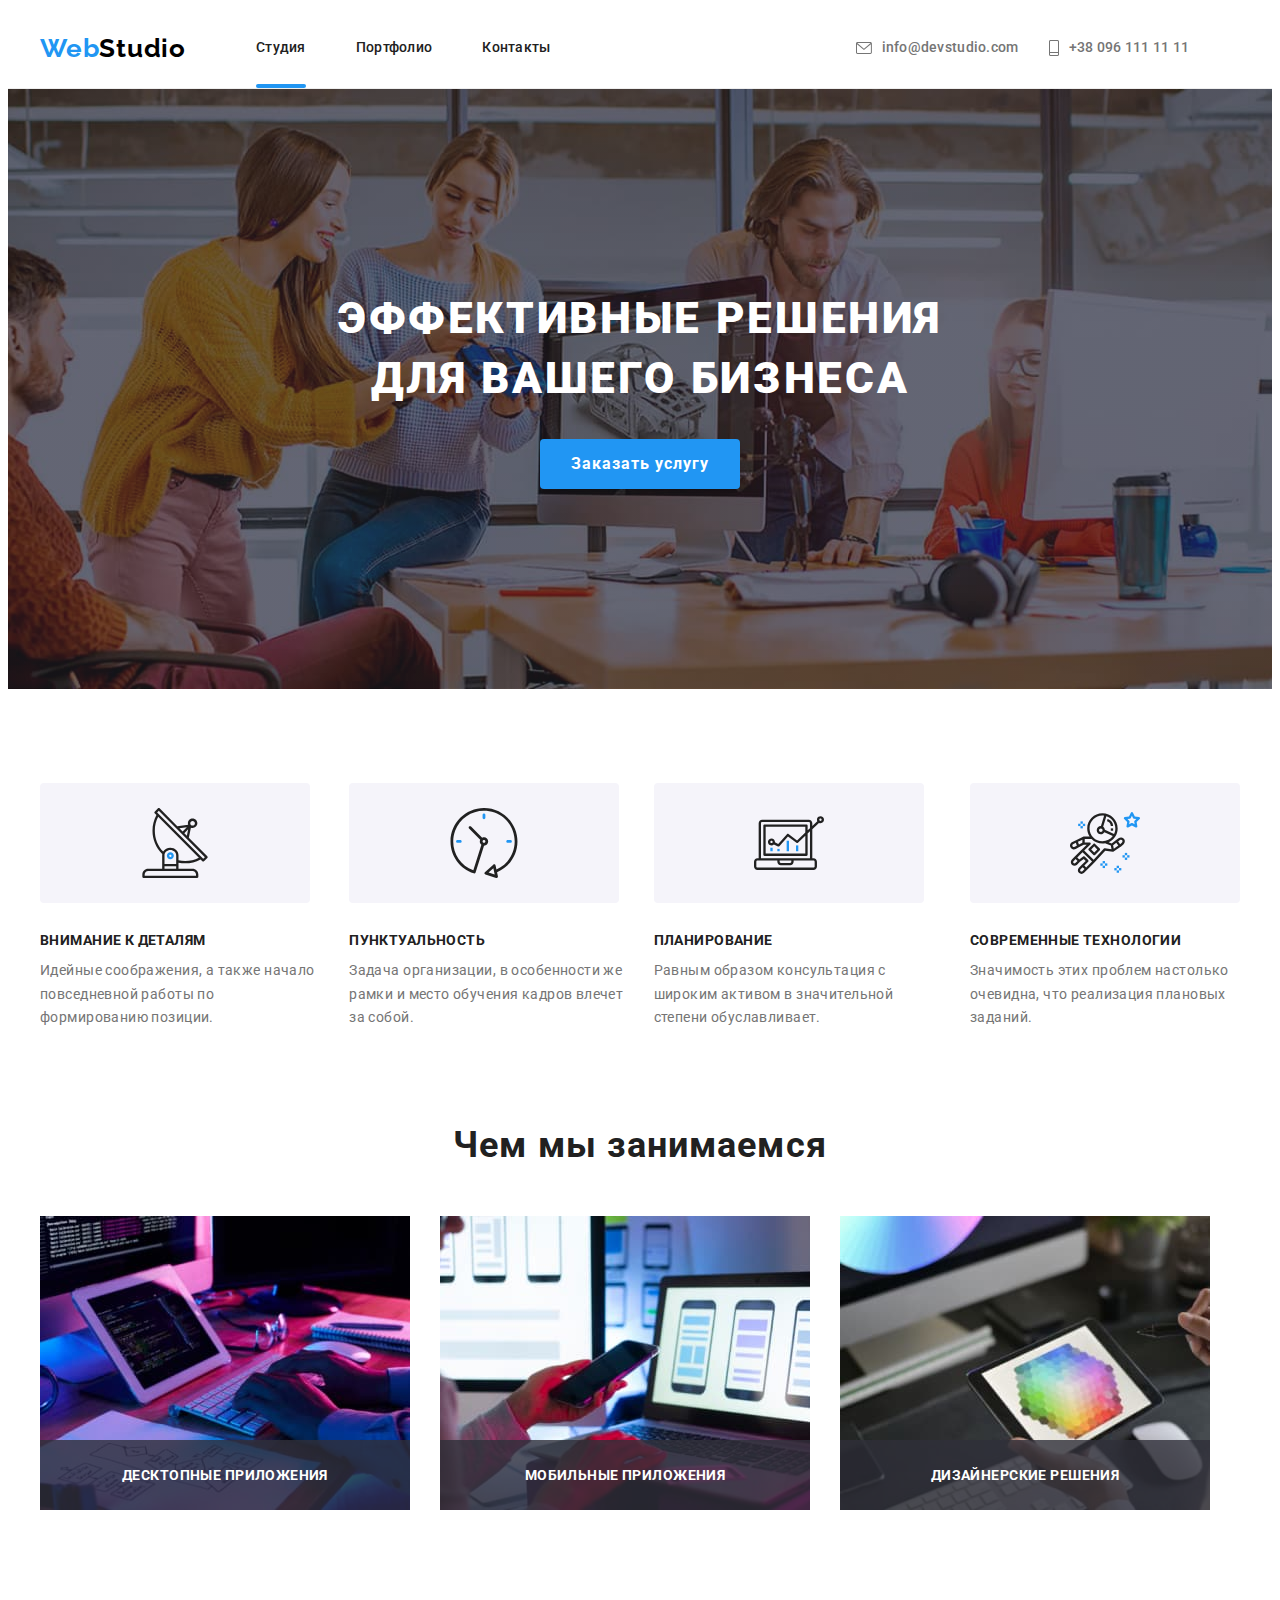
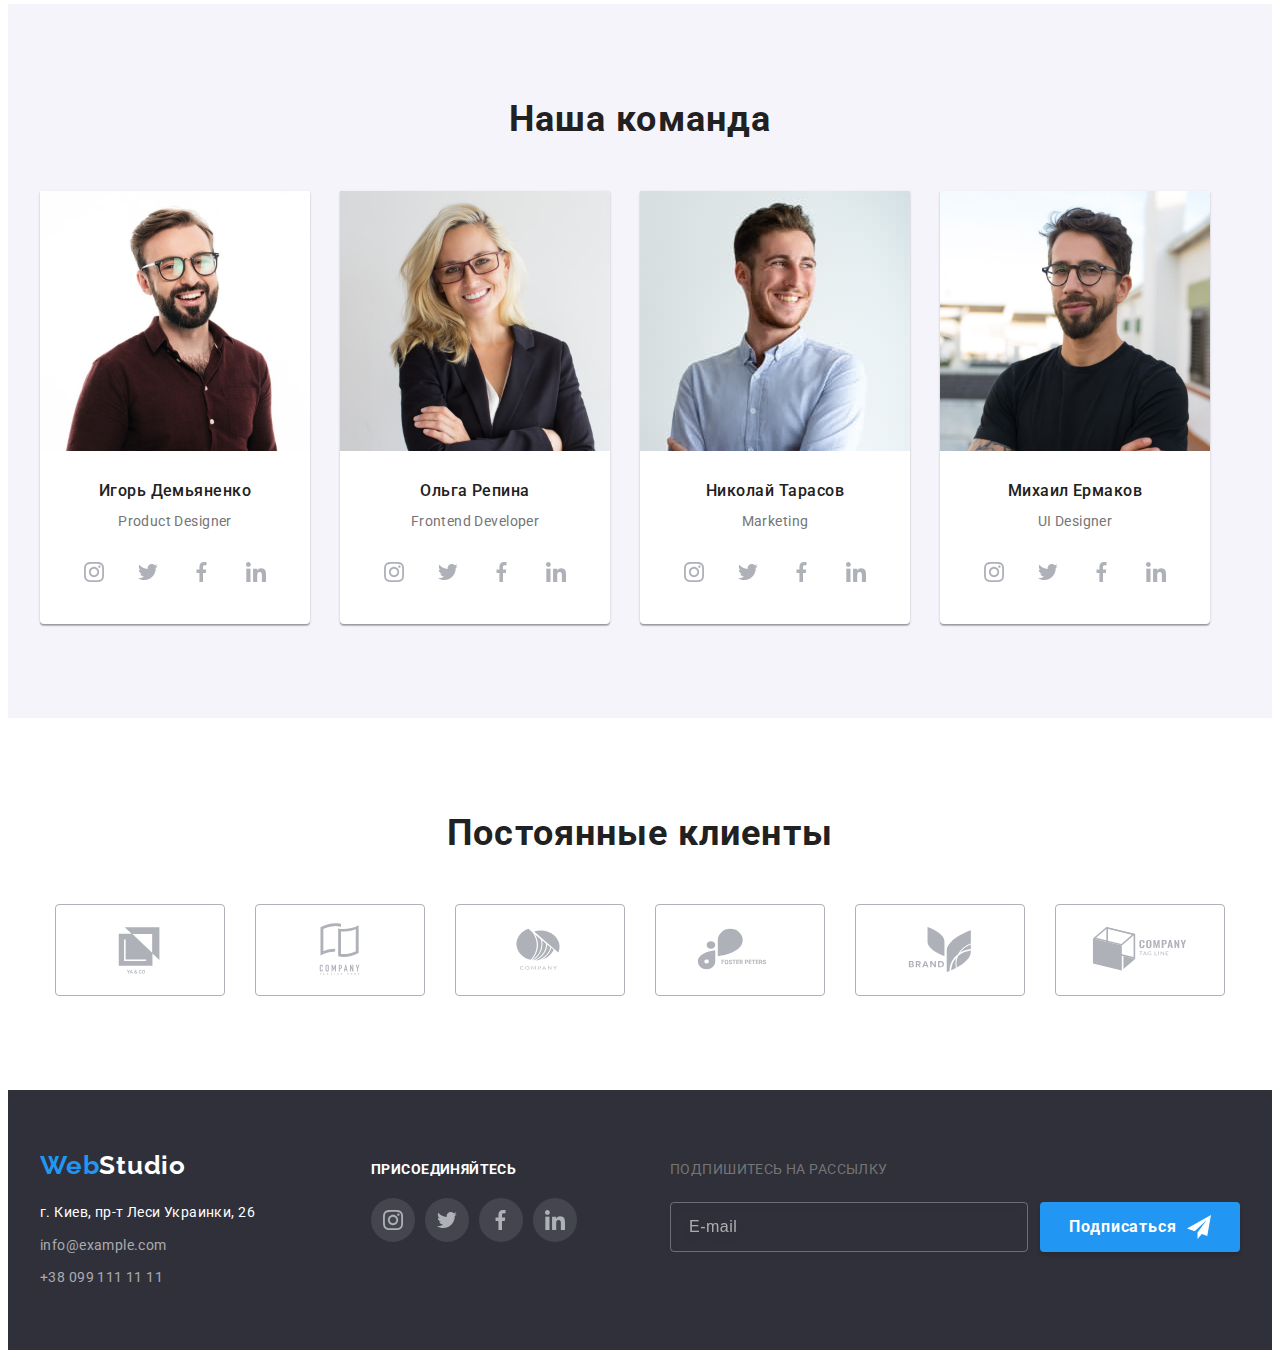
==== commit 4415b685: "bem" ====
--- a/index.html
+++ b/index.html
@@ -18,18 +18,22 @@
 <body>
     <header class="header">
         <div class="container header__container">
-        <nav class="header__nav"> 
-            <a href="/" class="logo logo__header link">
-               Web<span class="logo__blak">Studio</span> </a>
-            <ul class="header-list" >
-                <li class="header-item"><a class="link header-link current" href="">Студия</a></li>
-                <li class="header-item"><a class="link header-link" href="./portfolio.html">Портфолио</a></li>
-                <li class="header-item"><a class="link header-link" href="">Контакты</a></li>
+        <nav class="navigation"> 
+            <a href="/" class="logo logo__header ">
+               Web<span class="logo__black">Studio</span> </a>
+            <ul class="site-nav" >
+                <li class="site-nav__item">
+                    <a class=" site-nav__link site-nav__link--current" href="">Студия</a></li>
+                <li class="site-nav__item">
+                    <a class=" site-nav__link" href="./portfolio.html">Портфолио</a></li>
+                <li class="site-nav__item">
+                    <a class=" site-nav__link" href="">Контакты</a></li>
             </ul>
         </nav>
-        <ul class="header-list">
-            <li class="list-contact"><a class="link header-contact" href="mailto:info@devstudio.com">
-                <svg class="header-icon" width="16" height="12">
+        <ul class="contacts">
+            <li class="contacts__item">
+                <a class="contacts__link" href="mailto:info@devstudio.com">
+                <svg class="contacts__icon" width="16" height="12">
                 <use href="./images/icons.svg#icon-envelope1">
             </use>
             </svg>
@@ -37,152 +41,160 @@
            </li>
            
            
-            <li class="list-contact"><a class="link header-contact"href="tel:+380961111111">
-                <svg class="header-icon"width="10" height="16">
+            <li class="contacts__item"><a class="contacts__link"href="tel:+380961111111">
+                <svg class="contacts__icon"width="10" height="16">
                     <use href="./images/icons.svg#icon-Vectorhover">
                     </use>
                     </svg>
                 +38 096 111 11 11</a>
             </li>
-            </div>
-        </ul>
+            </ul>
+        </div>
         </header>
     <main>
          <section class=" hero">
              <div class="container ">
-                <h1 class="hero-title">Эффективные решения<br> для вашего бизнеса</h1>
+                <h1 class="hero__title">Эффективные решения<br> для вашего бизнеса</h1>
                 <button class="btn"type="button" data-modal-open>Заказать услугу</button>
              </div>
         </section>
         <section class="section">
             <div class="container">
             <h2 class="visually-hidden">Особенности</h2>
-            <ul class="features-list">
+            <ul class="features">
                
-                <li class="features-item">
-                    <div class="features-icons-svg">
-                    <svg class="features-icons">
+                <li class="features__item">
+                    <div class="features__icon-box">
+                    <svg class="features__icon">
                         <use href="./images/icons.svg#icon-antenna">
                         </use>
                     </svg>
                     </div>
-                    <h3 class="features-title">Внимание к деталям</h3>
+                    <h3 class="features__title">Внимание к деталям</h3>
                     <p>Идейные соображения, а также начало повседневной работы по формированию позиции.</p>
                 </li>
-                <li class="features-item">
-                    <div class="features-icons-svg">
-                    <svg class="features-icons">
+                <li class="features__item">
+                    <div class="features__icon-box">
+                    <svg class="features__icon">
                         <use href="./images/icons.svg#icon-clock">
                         </use>
                     </svg>
                 </div>
-                    <h3 class="features-title">Пунктуальность</h3>
+                    <h3 class="features__title">Пунктуальность</h3>
                     <p>Задача организации, в особенности же рамки и место обучения кадров влечет за собой.</p>
                 </li>
-                <li class="features-item">
-                    <div class="features-icons-svg">
-                    <svg class="features-icons">
+                <li class="features__item">
+                    <div class="features__icon-box">
+                    <svg class="features__icon">
                         <use href="./images/icons.svg#icon-diagram">
                         </use>
                     </svg>
                     </div>
-                    <h3 class="features-title">Планирование</h3>
-                    <p class="features-text">Равным образом консультация с широким активом в значительной степени обуславливает.</p>
-
-                </li>
-                <li class="features-item">
-                    <div class="features-icons-svg">
-                    <svg class="features-icons">
+                    <h3 class="features__title">Планирование</h3>
+                    <p class="features__text">Равным образом консультация с широким активом в значительной степени обуславливает.</p>
+
+                </li>
+                <li class="features__item">
+                    <div class="features__icon-box">
+                    <svg class="features__icon">
                         <use href="./images/icons.svg#icon-astronaut">
                         </use>
                     </svg>
                     </div>
-                    <h3 class="features-title">Современные технологии</h3>
+                    <h3 class="features__title">Современные технологии</h3>
                     <p>Значимость этих проблем настолько очевидна, что реализация плановых заданий.</p>
 
                 </li>
             </ul>
             </div>
              </section>
-        <section class="section work-section">
+        <section class="section section--no-padding-top">
             <div class="container">
-            <h2 class="work-title">Чем мы занимаемся</h2>
-            <ul class="work-list">
-                <li class="work-item">
+            <h2 class="section__title">Чем мы занимаемся</h2>
+            <ul class="work">
+                <li class="work__item">
                     <img src="./images/img1.jpg" alt="вёрстка" width="370" height="294" />
-                    <p class="work-text">ДЕСКТОПНЫЕ ПРИЛОЖЕНИЯ</p>
-                </li>
-                <li class="work-item">
+                    <p class="work__text">ДЕСКТОПНЫЕ ПРИЛОЖЕНИЯ</p>
+                </li>
+                <li class="work__item">
                     <img src="./images/img2.jpg" alt="программа для телефона" width="370" height="294" />
-                    <p class="work-text">МОБИЛЬНЫЕ ПРИЛОЖЕНИЯ</p>
-                </li>
-                <li class="work-item">
+                    <p class="work__text">МОБИЛЬНЫЕ ПРИЛОЖЕНИЯ</p>
+                </li>
+                <li class="work__item">
                     <img src="./images/img3.jpg" alt="игра" width="370" height="294" />
-                    <p class="work-text">ДИЗАЙНЕРСКИЕ РЕШЕНИЯ</p>
+                    <p class="work__text">ДИЗАЙНЕРСКИЕ РЕШЕНИЯ</p>
                 </li>
             </ul>
             </div>
         </section>
-        <section class="section team-section">
+        <section class="section section--background">
             <div class="container">
-            <h2 class="team-title">Наша команда</h2>
-            <ul class=" team-list">
-                <li class="team-item">
+            <h2 class="section__title">Наша команда</h2>
+            <ul class=" team">
+                <li class="team__item">
                     <img src="./images/photo.img1.jpg" alt="фото" width="270" height="260" />
-                    <div class="container-name">
-                    <h3 class="team-item-name">Игорь Демьяненко</h3>
-                    <p class="team-text">Product Designer</p>
-
-                    <ul class="team-contacts-list">
-                        <li class="team-contacts">
-                            <a class= "team-social-link" href="" ><svg class="team-social-link-icon" width="20" height="20">
+                    <div class="team__thumb">
+                    <h3 class="team__title">Игорь Демьяненко</h3>
+                    <p class="team__text">Product Designer</p>
+
+                    <ul class="social">
+                        <li class="social__item">
+                            <a class= "social__link" href="" >
+                                <svg class="social__icon" width="20" height="20">
                                 <use href="./images/icons.svg#icon-instagram"></use>
                             </svg></a>
                             
                         </li>
-                        <li class="team-contacts">
-                            <a class="team-social-link" href=""><svg class="team-social-link-icon" width="20" height="20">
+                        <li class="social__item">
+                            <a class="social__link" href="">
+                                <svg class="social__icon" width="20" height="20">
                                 <use href="./images/icons.svg#icon-Vector"></use>
                             </svg></a>
                             </li>
 
-                        <li class="team-contacts">
-                            <a class= "team-social-link" href="" ><svg class="team-social-link-icon" width="20" height="20">
+                        <li class="social__item">
+                            <a class= "social__link" href="" >
+                                <svg class="social__icon" width="20" height="20">
                                 <use href="./images/icons.svg#icon-fecebook"></use>
                             </svg></a>
                             </li>
 
-                        <li class="team-contacts">
-                            <a class= "team-social-link" href="" ><svg class="team-social-link-icon" width="20" height="20">
+                        <li class="social__item">
+                            <a class= "social__link" href="" >
+                                <svg class="social__icon" width="20" height="20">
                                 <use href="./images/icons.svg#icon-linkedin"></use>
                             </svg></a>
                             </li>
                     </ul>
                     </div>
                 </li>
-                    <li class="team-item">
+                    <li class="team__item">
                     <img src="./images/photo.img2.jpg" alt="фото" width="270" height="260" />
-                    <div class="container-name">
-                    <h3 class="team-item-name">Ольга Репина</h3>
-                    <p class="team-text">Frontend Developer</p>
-                    <ul class="team-contacts-list">
-                        <li class="team-contacts">
-                            <a class="team-social-link" href=""><svg class="team-social-link-icon" width="20" height="20">
+                    <div class="team__thumb">
+                    <h3 class="team__title">Ольга Репина</h3>
+                    <p class="team__text">Frontend Developer</p>
+                    <ul class="social">
+                        <li class="social__item">
+                            <a class="social__link" href="">
+                                <svg class="social__icon" width="20" height="20">
                                     <use href="./images/icons.svg#icon-instagram"></use>
                                 </svg></a>
                     </li>
-                    <li class="team-contacts">
-                        <a class="team-social-link" href=""><svg class="team-social-link-icon" width="20" height="20">
+                    <li class="social__item">
+                        <a class="social__link" href="">
+                            <svg class="social__icon" width="20" height="20">
                                 <use href="./images/icons.svg#icon-Vector"></use>
                             </svg></a>
                     </li>
-                    <li class="team-contacts">
-                        <a class="team-social-link" href=""><svg class="team-social-link-icon" width="20" height="20">
+                    <li class="social__item">
+                        <a class="social__link" href="">
+                            <svg class="social__icon" width="20" height="20">
                                 <use href="./images/icons.svg#icon-fecebook"></use>
                             </svg></a>
                     </li>
-                    <li class="team-contacts">
-                        <a class="team-social-link" href=""><svg class="team-social-link-icon" width="20" height="20">
+                    <li class="social__item">
+                        <a class="social__link" href="">
+                            <svg class="social__icon " width="20" height="20">
                                 <use href="./images/icons.svg#icon-linkedin"></use>
                             </svg></a>
                     </li>
@@ -190,29 +202,33 @@
 
                     </div>
                 </li>
-                <li class="team-item">
+                <li class="team__item">
                     <img src="./images/photo.img3.jpg" alt="фото" width="270" height="260" />
-                    <div class="container-name">
-                    <h3 class="team-item-name">Николай Тарасов</h3>
-                    <p class="team-text">Marketing</p>
-                    <ul class="team-contacts-list">
-                        <li class="team-contacts">
-                            <a class="team-social-link" href=""><svg class="team-social-link-icon" width="20" height="20">
+                    <div class="team__thumb">
+                    <h3 class="team__title">Николай Тарасов</h3>
+                    <p class="team__text">Marketing</p>
+                    <ul class="social">
+                        <li class="social__item">
+                            <a class="social__link" href="">
+                                <svg class="social__icon " width="20" height="20">
                                     <use href="./images/icons.svg#icon-instagram"></use>
                                 </svg></a>
                        </li>
-                        <li class="team-contacts">
-                            <a class="team-social-link" href=""><svg class="team-social-link-icon" width="20" height="20">
+                        <li class="social__item">
+                            <a class="social__link" href="">
+                                <svg class="social__icon " width="20" height="20">
                                     <use href="./images/icons.svg#icon-Vector"></use>
                                 </svg></a>
                         </li>
-                        <li class="team-contacts">
-                            <a class="team-social-link" href=""><svg class="team-social-link-icon" width="20" height="20">
+                        <li class="social__item">
+                            <a class="social__link" href="">
+                                <svg class="social__icon " width="20" height="20">
                                     <use href="./images/icons.svg#icon-fecebook"></use>
                                 </svg></a>
                         </li>
-                        <li class="team-contacts">
-                            <a class="team-social-link" href=""><svg class="team-social-link-icon" width="20" height="20">
+                        <li class="social__item">
+                            <a class="social__link" href="">
+                                <svg class="social__icon " width="20" height="20">
                                     <use href="./images/icons.svg#icon-linkedin"></use>
                                 </svg></a>
                         </li>
@@ -220,30 +236,34 @@
 
                     </div>
                 </li>
-                <li class="team-item">
+                <li class="team__item">
                     <img src="./images/photo.img4.jpg" alt="фото" width="270" height="260" />
-                    <div class="container-name">
-                    <h3 class="team-item-name">Михаил Ермаков</h3>
-                    <p class="team-text">UI Designer</p>
-                    <ul class="team-contacts-list">
-                        <li class="team-contacts">
-                            <a class="team-social-link" href=""><svg class="team-social-link-icon" width="20" height="20">
+                    <div class="team__thumb">
+                    <h3 class="team__title">Михаил Ермаков</h3>
+                    <p class="team__text">UI Designer</p>
+                    <ul class="social">
+                        <li class="social__item">
+                            <a class="social__link" href="">
+                                <svg class="social__icon " width="20" height="20">
                                     <use href="./images/icons.svg#icon-instagram"></use>
                                 </svg></a>
                     
                         </li>
-                        <li class="team-contacts">
-                            <a class="team-social-link" href=""><svg class="team-social-link-icon" width="20" height="20">
+                        <li class="social__item">
+                            <a class="social__link" href="">
+                                <svg class="social__icon " width="20" height="20">
                                     <use href="./images/icons.svg#icon-Vector"></use>
                                 </svg></a>
                         </li>
-                        <li class="team-contacts">
-                            <a class="team-social-link" href=""><svg class="team-social-link-icon" width="20" height="20">
+                        <li class="social__item">
+                            <a class="social__link" href="">
+                                <svg class="social__icon " width="20" height="20">
                                     <use href="./images/icons.svg#icon-fecebook"></use>
                                 </svg></a>
                         </li>
-                        <li class="team-contacts">
-                            <a class="team-social-link" href=""><svg class="team-social-link-icon" width="20" height="20">
+                        <li class="social__item">
+                            <a class="social__link" href="">
+                                <svg class="social__icon " width="20" height="20">
                                     <use href="./images/icons.svg#icon-linkedin"></use>
                                 </svg></a>
                         </li>
@@ -254,92 +274,98 @@
             </ul>
             </div>
         </section>
-        <section class="section client-section">
+        <section class="section">
             <div class="container">
-          <h4 class="client-title">Постоянные клиенты</h4>
-          <ul class="client-list">
-            <li class="client-compani">
-                <a class="client-compani-contact" href="">
-                    <svg class="client-compani-icon">
+          <h2 class="section__title">Постоянные клиенты</h2>
+          <ul class="client">
+            <li class="client__item">
+                <a class="client__link" href="">
+                    <svg class="client__icon">
                         <use href="./images/icons.svg#icon-Logo1"></use>
                     </svg>
                 </a>
 
             </li>
-            <li class="client-compani">
-                <a class="client-compani-contact" href="">
-                    <svg class="client-compani-icon">
+            <li class="client__item">
+                <a class="client__link" href="">
+                    <svg class="client__icon">
                         <use href="./images/icons.svg#icon-Logo2"></use> 
                     </svg>
                 </a>
             </li>
-            <li class="client-compani">
-                <a class="client-compani-contact" href="">
-                    <svg class="client-compani-icon">
+            <li class="client__item">
+                <a class="client__link" href="">
+                    <svg class="client__icon">
                     <use href="./images/icons.svg#icon-Logo3"></use> </svg></a>
             </li>
-            <li class="client-compani">
-                <a class="client-compani-contact" href="">
-                    <svg class="client-compani-icon">
+            <li class="client__item">
+                <a class="client__link" href="">
+                    <svg class="client__icon">
                     <use href="./images/icons.svg#icon-Logo4"></use> </svg></a>
             </li>
-            <li class="client-compani">
-                <a class="client-compani-contact" href="">
-                    <svg class="client-compani-icon">
+            <li class="client__item">
+                <a class="client__link" href="">
+                    <svg class="client__icon">
                     <use  href="./images/icons.svg#icon-Logo5"></use> </svg></a>
             </li>
-            <li class="client-compani">
-                <a class="client-compani-contact" href="">
-                    <svg class="client-compani-icon">
+            <li class="client__item">
+                <a class="client__link" href="">
+                    <svg class="client__icon">
                     <use href="./images/icons.svg#icon-Logo6"></use> </svg></a>
             </li>
             
           </ul>
+            </div>
 </section>
     </main>
     
-    <section class="footer">
-        <div class="container footer__all">
-            <div class="footer__container">
-        <a href="/" class="logo logo__footer link">
+    <footer class="footer">
+        <div class="container container--box">
+            <div class="logo">
+        <a href="/" class="logo">
             Web<span class="logo__light">Studio</span> </a>
-           <address class="footer-adress">
+           <address class="logo__adress">
               
-            <ul class=" footer-list">
-                <li class="footer-item">
-                    <a class="footer-coordinates link" href="https://goo.gl/maps/s4ps8haP7JGMtB886" target="_blank" rel="noopener noreferrer">
+            <ul class=" coordinates">
+                <li class="coordinates__item">
+                    <a class="coordinates__link" href="https://goo.gl/maps/s4ps8haP7JGMtB886" target="_blank" rel="noopener noreferrer">
                         г. Киев, пр-т Леси Украинки, 26</a>
                 </li>
-                <li class="footer-item">
-                    <a class="footer-contact link"href="mailto:info@example.com">info@example.com</a>
-                </li>
-                <li class="footer-item">
-                    <a class="footer-contact link"href="tel:+380991111111">+38 099 111 11 11</a>
-                </li>
-            </ul>
+                <li class="coordinates__item">
+                    <a class="coordinates__link coordinates__link--color"href="mailto:info@example.com">info@example.com</a>
+                </li>
+                <li class="coordinates__item">
+                    <a class="coordinates__link coordinates__link--color"href="tel:+380991111111">+38 099 111 11 11</a>
+                </li>
+            </ul>
+            </address>
             </div>
-            </address>
-       <div class="footer-container-second"> 
-        <p class="join-title">ПРИСОЕДИНЯЙТЕСЬ</p>
+       <div class="container-second"> 
+        <p class="container-second__title">ПРИСОЕДИНЯЙТЕСЬ</p>
         
-        <ul class="join-list">
-            <li class="join-contacts">
-                <a class="join-social-link" href=""><svg class="join-social-link-icon" width="20" height="20">
+        <ul class="social">
+            <li class="social__item">
+                <a class="social__link social__link--border-radius" href="">
+                    <svg class="social__icon " width="20" height="20">
                         <use href="./images/icons.svg#icon-instagram"></use>
                     </svg></a>
-            </li>
-            <li class="join-contacts">
-                <a class="join-social-link" href=""><svg class="join-social-link-icon" width="20" height="20">
+        
+            </li>
+            <li class="social__item">
+                <a class="social__link social__link--border-radius" href="">
+                    <svg class="social__icon " width="20" height="20">
                         <use href="./images/icons.svg#icon-Vector"></use>
                     </svg></a>
             </li>
-            <li class="join-contacts">
-                <a class="join-social-link" href=""><svg class="join-social-link-icon" width="20" height="20">
+            <li class="social__item">
+                <a class="social__link social__link--border-radius" href="">
+                    <svg class="social__icon " width="20" height="20">
                         <use href="./images/icons.svg#icon-fecebook"></use>
                     </svg></a>
             </li>
-            <li class="join-contacts">
-                <a class="join-social-link" href=""><svg class="join-social-link-icon" width="20" height="20">
+            <li class="social__item">
+                <a class="social__link social__link--border-radius" href="">
+                    <svg class="social__icon " width="20" height="20">
                         <use href="./images/icons.svg#icon-linkedin"></use>
                     </svg></a>
             </li>
--- a/css/main.css
+++ b/css/main.css
@@ -37,14 +37,14 @@
 }
 
 body {
-  font-family: "Roboto", sans-serif;
+  font-family: 'Roboto', sans-serif;
   font-size: 14px;
   line-height: 1.71;
   letter-spacing: 0.03em;
   color: var(--main-text-color);
 }
 
-.link {
+a {
   text-decoration: none;
 }
 
@@ -328,7 +328,7 @@
   color: var(--accent-color);
 }
 
-.logo__blak {
+.logo__black {
   color: #000;
 }
 
@@ -336,7 +336,7 @@
   margin-right: 93px;
 }
 
-.header__nav {
+.navigation {
   display: -webkit-box;
   display: -ms-flexbox;
   display: flex;
@@ -354,11 +354,11 @@
           align-items: center;
 }
 
-.header-item:not(:last-child) {
+.site-nav__item:not(:last-child) {
   margin-right: 50px;
 }
 
-.header-link {
+.site-nav__link {
   display: block;
   font-weight: 500;
   font-size: 14px;
@@ -372,12 +372,12 @@
   position: relative;
 }
 
-.header-link:hover, .header-link:focus {
+.site-nav__link:hover, .site-nav__link:focus {
   color: var(--accent-color);
 }
 
-.header-link .current::after {
-  content: "";
+.site-nav__link--current::after {
+  content: '';
   width: 100%;
   height: 4px;
   background: #2196f3;
@@ -388,18 +388,28 @@
   left: 0;
 }
 
-.header-list {
+.site-nav {
   display: -webkit-box;
   display: -ms-flexbox;
   display: flex;
   margin-left: auto;
 }
 
-.list-contact:not(:last-child) {
-  margin-right: 50px;
-}
-
-.header-contact {
+.contacts {
+  display: -webkit-box;
+  display: -ms-flexbox;
+  display: flex;
+  -webkit-box-align: center;
+      -ms-flex-align: center;
+          align-items: center;
+  margin-left: 305px;
+}
+
+.contacts__item:not(:last-child) {
+  margin-right: 30px;
+}
+
+.contacts__link {
   font-weight: 500;
   font-size: 14px;
   line-height: 1.14;
@@ -415,17 +425,17 @@
   transition: color 250ms cubic-bezier(0.4, 0, 0.2, 1);
 }
 
-.header-contact:hover, .header-contact:focus {
+.contacts__link:hover, .contacts__link:focus {
   color: var(--accent-color);
 }
 
-.header-contact:hover:hover .header-icon,
-.header-contact:hover:focus .header-icon, .header-contact:focus:hover .header-icon,
-.header-contact:focus:focus .header-icon {
+.contacts__link:hover:hover .contacts__icon,
+.contacts__link:hover:focus .contacts__icon, .contacts__link:focus:hover .contacts__icon,
+.contacts__link:focus:focus .contacts__icon {
   fill: var(--accent-color);
 }
 
-.header-icon {
+.contacts__icon {
   margin-right: 10px;
   fill: currentColor;
 }
@@ -445,7 +455,7 @@
   background-position: center;
 }
 
-.hero-title {
+.hero__title {
   font-weight: 900;
   font-size: 44px;
   line-height: 1.36;
@@ -453,15 +463,16 @@
   letter-spacing: 0.06em;
   text-transform: uppercase;
   color: var(--second-text-color);
-}
-
-.features-list {
-  display: -webkit-box;
-  display: -ms-flexbox;
-  display: flex;
-}
-
-.features-icons-svg {
+  margin-bottom: 30px;
+}
+
+.features {
+  display: -webkit-box;
+  display: -ms-flexbox;
+  display: flex;
+}
+
+.features__icon-box {
   display: -webkit-box;
   display: -ms-flexbox;
   display: flex;
@@ -478,16 +489,16 @@
   border-radius: 4px;
 }
 
-.features-item:not(:last-child) {
+.features__item:not(:last-child) {
   margin-right: 30px;
 }
 
-.features-icons {
+.features__icon {
   width: 70px;
   height: 70px;
 }
 
-.features-title {
+.features__title {
   font-weight: 700;
   font-size: 14px;
   line-height: 1.14;
@@ -497,7 +508,11 @@
   margin-bottom: 10px;
 }
 
-.work-title {
+.section--no-padding-top {
+  padding-top: 0;
+}
+
+.section__title {
   font-weight: 700;
   font-size: 36px;
   line-height: 1.17;
@@ -507,13 +522,13 @@
   margin-bottom: 50px;
 }
 
-.work-list {
-  display: -webkit-box;
-  display: -ms-flexbox;
-  display: flex;
-}
-
-.work-item {
+.work {
+  display: -webkit-box;
+  display: -ms-flexbox;
+  display: flex;
+}
+
+.work__item {
   -webkit-box-align: center;
       -ms-flex-align: center;
           align-items: center;
@@ -521,11 +536,11 @@
   position: relative;
 }
 
-.work-item:last-child {
+.work__item:last-child {
   margin-right: 0;
 }
 
-.work-text {
+.work__text {
   font-weight: 700;
   font-size: 14px;
   line-height: 16px;
@@ -549,7 +564,11 @@
   width: 100%;
 }
 
-.team-title {
+.section--background {
+  background-color: #f5f4fa;
+}
+
+.section__title {
   font-weight: 700;
   font-size: 36px;
   line-height: 1.17;
@@ -559,29 +578,29 @@
   margin-bottom: 50px;
 }
 
-.team-list {
-  display: -webkit-box;
-  display: -ms-flexbox;
-  display: flex;
-}
-
-.team-item {
+.team {
+  display: -webkit-box;
+  display: -ms-flexbox;
+  display: flex;
+}
+
+.team__item {
   background: #ffffff;
   -webkit-box-shadow: 0px 1px 3px rgba(0, 0, 0, 0.12), 0px 1px 1px rgba(0, 0, 0, 0.14), 0px 2px 1px rgba(0, 0, 0, 0.2);
           box-shadow: 0px 1px 3px rgba(0, 0, 0, 0.12), 0px 1px 1px rgba(0, 0, 0, 0.14), 0px 2px 1px rgba(0, 0, 0, 0.2);
   border-radius: 0px 0px 4px 4px;
 }
 
-.team-item:not(:last-child) {
+.team__item:not(:last-child) {
   margin-right: 30px;
 }
 
-.container-name {
+.team__thumb {
   padding-top: 30px;
   padding-bottom: 30px;
 }
 
-.team-item-name {
+.team__title {
   font-weight: 500;
   font-size: 16px;
   line-height: 1.19;
@@ -591,31 +610,31 @@
   margin-bottom: 10px;
 }
 
-.team-text {
+.team__text {
   text-align: center;
   margin-bottom: 16px;
 }
 
-.team-contacts-list {
-  display: -webkit-box;
-  display: -ms-flexbox;
-  display: flex;
-  -webkit-box-pack: center;
-      -ms-flex-pack: center;
-          justify-content: center;
-}
-
-.team-contacts {
+.social {
+  display: -webkit-box;
+  display: -ms-flexbox;
+  display: flex;
+  -webkit-box-pack: center;
+      -ms-flex-pack: center;
+          justify-content: center;
+}
+
+.social__item {
   width: 44px;
   height: 44px;
   border-radius: 50%;
 }
 
-.team-contacts + .team-contacts {
+.social__item + .social__item {
   margin-left: 10px;
 }
 
-.team-social-link {
+.social__link {
   width: 100%;
   height: 100%;
   display: -webkit-box;
@@ -631,23 +650,28 @@
   transition: background-color 250ms cubic-bezier(0.4, 0, 0.2, 1), border-radius 250ms cubic-bezier(0.4, 0, 0.2, 1);
 }
 
-.team-social-link:hover, .team-social-link:focus {
+.social__link:hover, .social__link:focus {
   background-color: var(--accent-color);
   border-radius: 50%;
 }
 
-.team-social-link:hover .team-social-link-icon,
-.team-social-link:focus .team-social-link-icon {
+.social__link:hover .social__icon,
+.social__link:focus .social__icon {
   fill: var(--second-text-color);
 }
 
-.team-social-link-icon {
+.social__link--border-radius {
+  background-color: rgba(255, 255, 255, 0.1);
+  border-radius: 50%;
+}
+
+.social__icon {
   fill: #afb1b8;
   -webkit-transition: fill 250ms cubic-bezier(0.4, 0, 0.2, 1);
   transition: fill 250ms cubic-bezier(0.4, 0, 0.2, 1);
 }
 
-.client-title {
+.section__title {
   font-weight: 700;
   font-size: 36px;
   line-height: 1.17;
@@ -657,23 +681,23 @@
   margin-bottom: 50px;
 }
 
-.client-list {
-  display: -webkit-box;
-  display: -ms-flexbox;
-  display: flex;
-  -webkit-box-pack: center;
-      -ms-flex-pack: center;
-          justify-content: center;
-}
-
-.client-compani {
+.client {
+  display: -webkit-box;
+  display: -ms-flexbox;
+  display: flex;
+  -webkit-box-pack: center;
+      -ms-flex-pack: center;
+          justify-content: center;
+}
+
+.client__item {
   width: 170px;
   height: 92px;
   display: block;
   border-radius: 4px;
 }
 
-.client-compani-contact {
+.client__link {
   display: -webkit-box;
   display: -ms-flexbox;
   display: flex;
@@ -693,20 +717,20 @@
   transition: border-color 250ms cubic-bezier(0.4, 0, 0.2, 1);
 }
 
-.client-compani-contact:hover, .client-compani-contact:focus {
+.client__link:hover, .client__link:focus {
   border-color: var(--accent-color);
 }
 
-.client-compani-contact:hover .client-compani-icon,
-.client-compani-contact:focus .client-compani-icon {
+.client__link:hover .client__icon,
+.client__link:focus .client__icon {
   fill: var(--accent-color);
 }
 
-.client-compani + .client-compani {
+.client__item + .client__item {
   margin-left: 30px;
 }
 
-.client-compani-icon {
+.client__icon {
   width: 106px;
   height: 60px;
   fill: #afb1b8;
@@ -719,7 +743,7 @@
   background: var(--footer-background-color);
 }
 
-.footer__all {
+.container--box {
   display: -webkit-box;
   display: -ms-flexbox;
   display: flex;
@@ -728,7 +752,7 @@
           align-items: baseline;
 }
 
-.footer__container {
+.logo {
   -webkit-box-flex: 1;
       -ms-flex-positive: 1;
           flex-grow: 1;
@@ -738,7 +762,6 @@
 .logo {
   font-family: Raleway, sans-serif;
   font-style: normal;
-  font-weight: normal;
   font-weight: 700;
   font-size: 26px;
   line-height: 1.19;
@@ -750,94 +773,44 @@
   color: var(--second-text-color);
 }
 
-.logo__footer {
-  margin-bottom: 20px;
-}
-
-.footer-adress {
+.logo__adress {
   margin-top: 20px;
 }
 
-.footer-item:not(:last-child) {
+.coordinates__item:not(:last-child) {
   margin-bottom: 9px;
 }
 
-.footer-coordinates {
+.coordinates__item {
+  font-family: Roboto;
   font-style: normal;
-  font-weight: normal;
-  font-size: 14px;
-  line-height: 1.17;
-  letter-spacing: 0.03em;
-  color: var(--second-text-color);
-}
-
-.footer-contact {
-  font-style: normal;
-  font-weight: normal;
+  font-weight: 400;
   font-size: 14px;
   line-height: 1.71;
   letter-spacing: 0.03em;
+}
+
+.coordinates__link {
+  color: var(--second-text-color);
+}
+
+.coordinates__link--color {
   color: var(--footer-text-color);
 }
 
-.footer-container-second {
+.container-second {
   margin-right: 93px;
 }
 
-.join-title {
+.container-second__title {
   font-style: normal;
-  font-weight: bold;
+  font-weight: 700;
   font-size: 14px;
   line-height: 1.14;
   letter-spacing: 0.03em;
   text-transform: uppercase;
   color: #ffffff;
   margin-bottom: 20px;
-}
-
-.join-list {
-  display: -webkit-box;
-  display: -ms-flexbox;
-  display: flex;
-  -webkit-box-pack: center;
-      -ms-flex-pack: center;
-          justify-content: center;
-}
-
-.join-contacts {
-  width: 44px;
-  height: 44px;
-  background-color: rgba(255, 255, 255, 0.1);
-  border-radius: 50%;
-}
-
-.join-contacts + .join-contacts {
-  margin-left: 10px;
-}
-
-.join-social-link {
-  width: 100%;
-  height: 100%;
-  display: -webkit-box;
-  display: -ms-flexbox;
-  display: flex;
-  -webkit-box-align: center;
-      -ms-flex-align: center;
-          align-items: center;
-  -webkit-box-pack: center;
-      -ms-flex-pack: center;
-          justify-content: center;
-  -webkit-transition: background-color 250ms cubic-bezier(0.4, 0, 0.2, 1), border-radius 250ms cubic-bezier(0.4, 0, 0.2, 1);
-  transition: background-color 250ms cubic-bezier(0.4, 0, 0.2, 1), border-radius 250ms cubic-bezier(0.4, 0, 0.2, 1);
-}
-
-.join-social-link:hover, .join-social-link:focus {
-  background-color: var(--accent-color);
-  border-radius: 50%;
-}
-
-.join-social-link-icon {
-  fill: var(--second-text-color);
 }
 
 .footer-form {
@@ -948,7 +921,7 @@
   margin-left: 10px;
 }
 
-.buttons-list {
+.filter {
   display: -webkit-box;
   display: -ms-flexbox;
   display: flex;
@@ -958,15 +931,15 @@
   margin-bottom: 50px;
 }
 
-.buttons-list > .buttons-item:not(:last-child) {
+.filter > .filter__item:not(:last-child) {
   margin-right: 8px;
 }
 
-.buttons-item {
+.filter__item {
   display: block;
 }
 
-.buttons-btn {
+.filter__btn {
   border-style: none;
   border-radius: 4px;
   padding: 6px 22px 6px 22px;
@@ -994,7 +967,7 @@
           box-shadow: 0px 3px 1px rgba(0, 0, 0, 0.1), 0px 1px 2px rgba(0, 0, 0, 0.08), 0px 2px 2px rgba(0, 0, 0, 0.12);
 }
 
-.images-list {
+.gallery {
   display: -webkit-box;
   display: -ms-flexbox;
   display: flex;
@@ -1004,25 +977,25 @@
   margin-top: -30px;
 }
 
-.images-item {
+.gallery__item {
   max-width: 100%;
   height: auto;
 }
 
-.images-item:hover .images-item-progect-text,
-.images-item:focus .images-item-progect-text {
+.gallery__item:hover .images-item-progect-text,
+.gallery__item:focus .images-item-progect-text {
   -webkit-transform: translateY(0);
           transform: translateY(0);
 }
 
-.images-item {
+.gallery__item {
   -ms-flex-preferred-size: calc(100% / 3 - 30px);
       flex-basis: calc(100% / 3 - 30px);
   margin-left: 30px;
   margin-top: 30px;
 }
 
-.images-item-progect {
+.gallery__link {
   display: block;
   color: #212121;
   text-decoration: none;
@@ -1032,23 +1005,23 @@
   transition: box-shadow 250ms cubic-bezier(0.4, 0, 0.2, 1), -webkit-box-shadow 250ms cubic-bezier(0.4, 0, 0.2, 1);
 }
 
-.images-item-progect:hover, .images-item-progect:focus {
+.gallery__link:hover, .gallery__link:focus {
   -webkit-box-shadow: 0px 1px 1px rgba(0, 0, 0, 0.12), 0px 4px 4px rgba(0, 0, 0, 0.06), 1px 4px 6px rgba(0, 0, 0, 0.16);
           box-shadow: 0px 1px 1px rgba(0, 0, 0, 0.12), 0px 4px 4px rgba(0, 0, 0, 0.06), 1px 4px 6px rgba(0, 0, 0, 0.16);
 }
 
-.images-item-progect:hover .images-item-progect-text,
-.images-item-progect:focus .images-item-progect-text {
+.gallery__link:hover .gallery__overlay,
+.gallery__link:focus .gallery__overlay {
   -webkit-transform: translateY(0);
           transform: translateY(0);
 }
 
-.images-card-thumb {
+.gallery__box {
   position: relative;
   overflow: hidden;
 }
 
-.images-item-progect-text {
+.gallery__overlay {
   position: absolute;
   top: 0;
   left: 0;
@@ -1069,7 +1042,7 @@
   transition: transform 250ms cubic-bezier(0.4, 0, 0.2, 1), -webkit-transform 250ms cubic-bezier(0.4, 0, 0.2, 1);
 }
 
-.images-contents {
+.gallery__thumb {
   padding: 20px 24px;
   border: 1px solid #eeeeee;
   -webkit-box-sizing: border-box;
@@ -1077,7 +1050,7 @@
   border-top: none;
 }
 
-.images-title {
+.gallery__title {
   font-weight: 700;
   font-size: 18px;
   line-height: 2;
@@ -1085,7 +1058,7 @@
   color: var(--second-title-color);
 }
 
-.images-text {
+.gallery__text {
   margin-top: 4px;
   font-weight: 400;
   font-size: 16px;
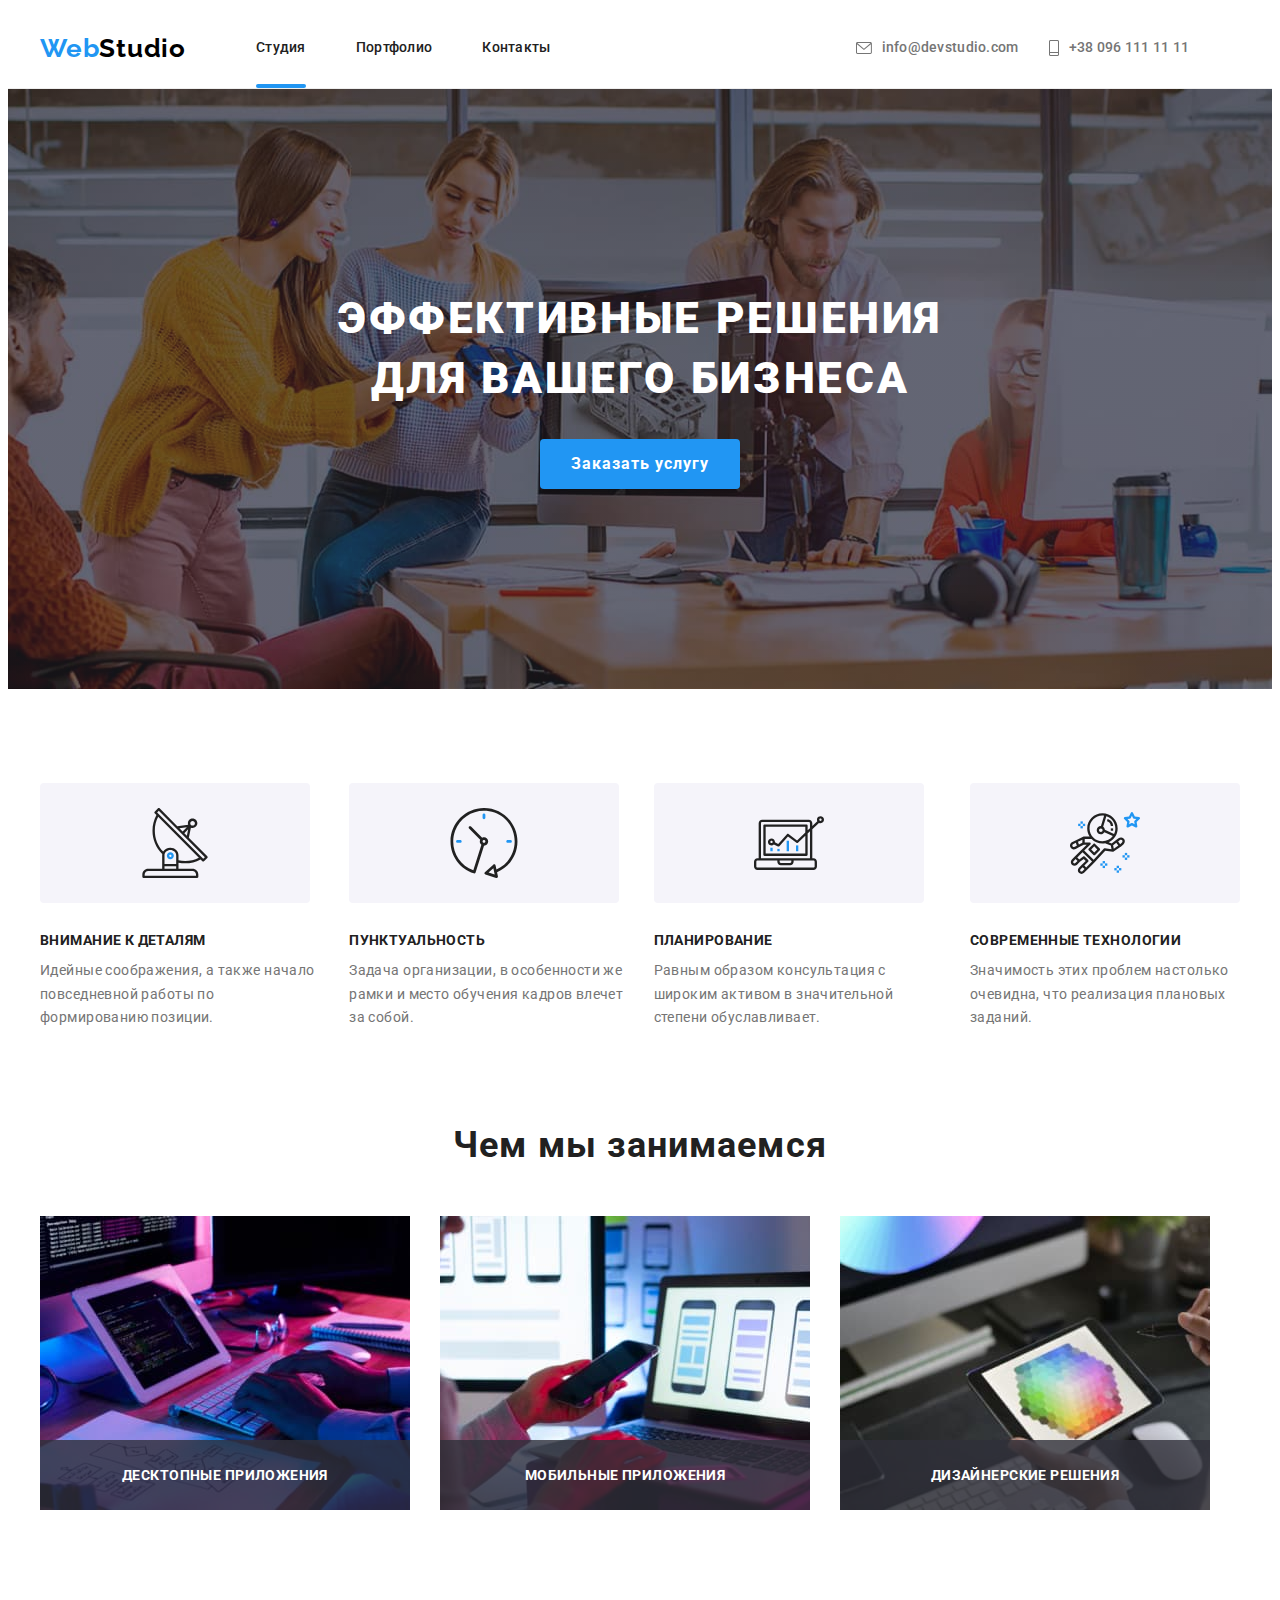
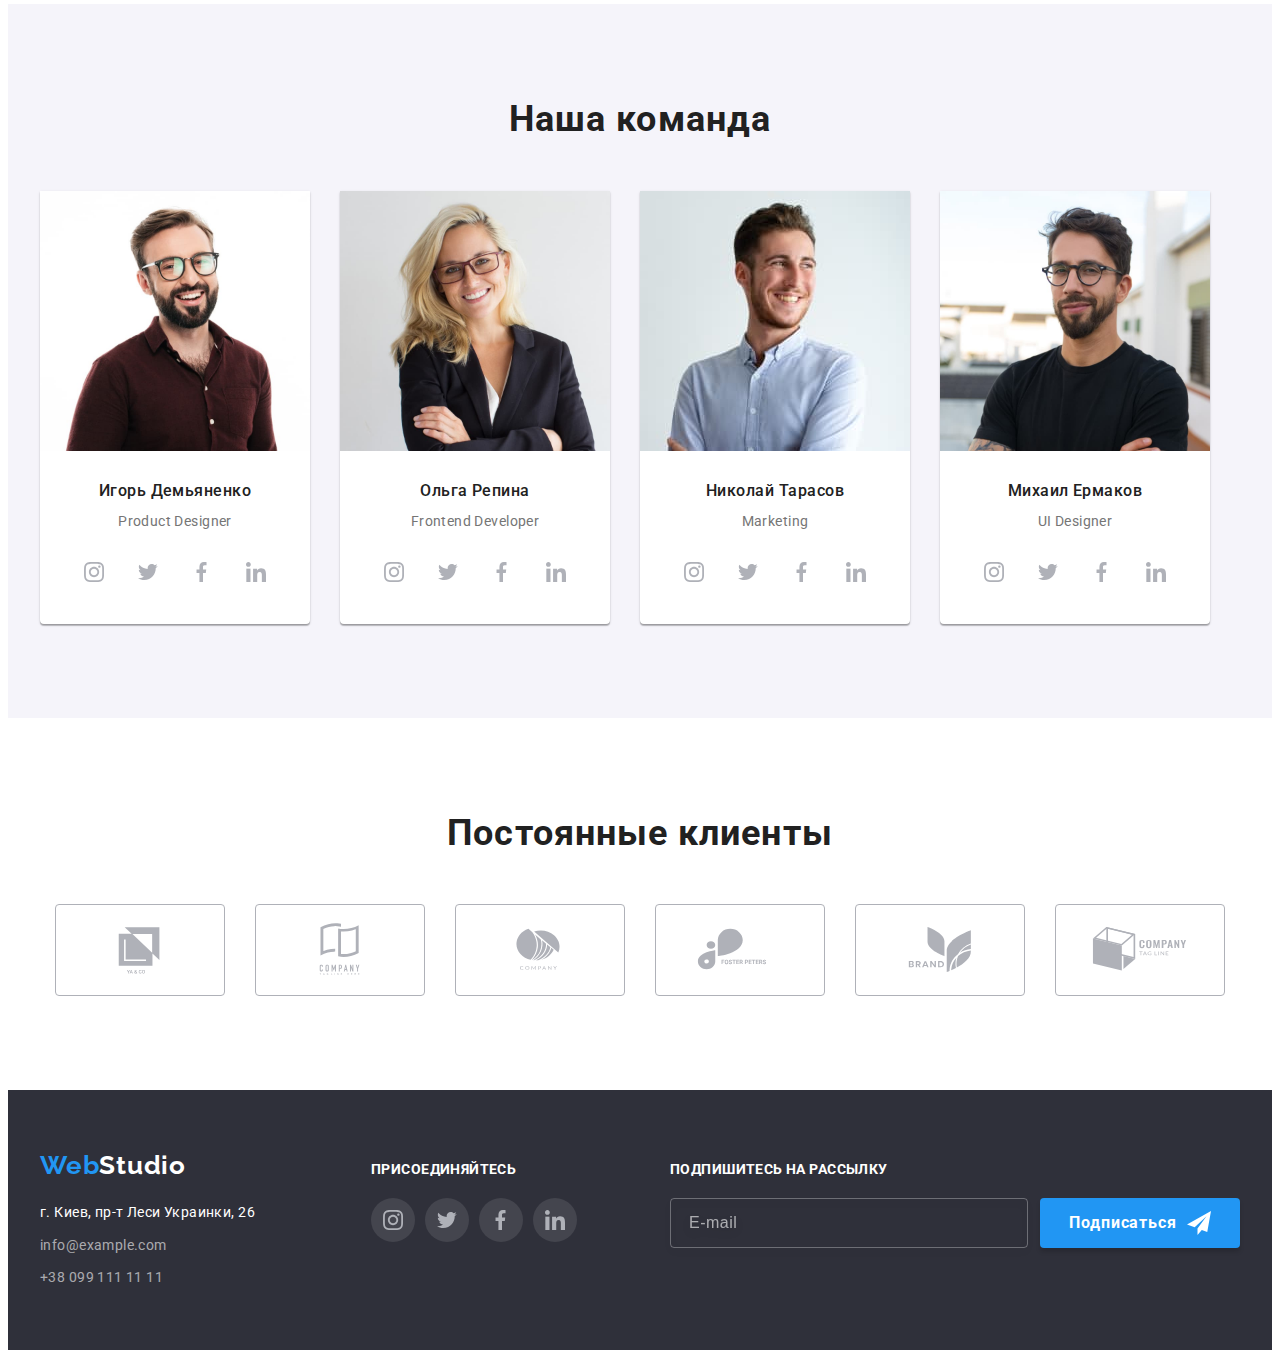
==== commit 115d1e8d: "modal" ====
--- a/index.html
+++ b/index.html
@@ -371,18 +371,18 @@
             </li>
         </ul>
         </div>
-        <div class="container-form">
-            <p class="join-title">ПОДПИШИТЕСЬ НА РАССЫЛКУ</p>
-        <form action="#" class="footer-form">
+        <div class="container-footer">
+            <p class="container-second__title">ПОДПИШИТЕСЬ НА РАССЫЛКУ</p>
+        <form action="#" class="form">
             
             <input type="text"
-                   class="footer-form-input"
+                   class="form__input"
                    name="form-name"
                    placeholder="E-mail">
 
-            <button type="submit" class="btn footer-btn">
+            <button type="submit" class="btn footer__btn">
                 Подписаться
-                <svg class="footer-btn-icon" width="24" height="24">
+                <svg class="btn__icon" width="24" height="24">
                 <use href="./images/icons.svg#icon-icon-send">
                 </use>
             </svg>
@@ -394,86 +394,86 @@
     </footer>
     <div class="backdrop is-hidden" data-modal>
         <div class="modal">
-            <button type="button"class="modal-close" data-modal-close>
-                <svg class="modal-close-icon" width="11" height="11">
+            <button type="button"class="modal__close" data-modal-close>
+                <svg class="modal-clous__icon" width="11" height="11">
                     <use href="./images/icons.svg#icon-VectorX">
                  </use>
                 </svg>
             </button>
-            <p class="modal-title">Оставьте свои данные, мы вам перезвоним</p>
-            <form action="#" class="modal-form">
-
-                <div class="modal-field">
-                <label for="user-name" class="modal-label-text">Имя</label>
-                <div class="input-wrap">
+            <p class="modal__title">Оставьте свои данные, мы вам перезвоним</p>
+            <form action="#" class="modal__form">
+
+                <div class="modal__field">
+                <label for="user-name" class="modal__label">Имя</label>
+                <div class="input">
                 <input type="text" 
                        id="user-name"
                        name="user-name" 
-                       class="modal-form-input" 
+                       class="input__text" 
                        required 
                        minlength="2"
                        />
-                    <svg class="input-icon" width="12"height="12">
+                    <svg class="input__icon" width="12"height="12">
                         <use href="./images/icons.svg#icon-name"></use>
                     </svg>
                     </div>
                     </div>
 
-                <div class="modal-field">
-                <label for="user-tel" class="modal-label-text">Телефон</label>
-                <div class="input-wrap">
+                <div class="modal__field">
+                <label for="user-tel" class="modal__label">Телефон</label>
+                <div class="input">
                 <input type="tel" 
                         id="user-tel"
                         name="user-tel"
-                        class="modal-form-input" 
+                        class="input__text" 
                         required
                         minlength="10"
                         />
-                        <svg class="input-icon" width="13" height="13">
+                        <svg class="input__icon" width="13" height="13">
                             <use href="./images/icons.svg#icon-tel"></use>
                         </svg>
                 </div>
                 </div>
 
-                <div class="modal-field">
-                <label for="user-email" class="modal-label-text">Почта</label>
-                <div class="input-wrap">
+                <div class="modal__field">
+                <label for="user-email" class="modal__label">Почта</label>
+                <div class="input">
                 <input type="email" 
                         id="user-email"
                         name="user-email"
-                        class="modal-form-input" 
+                        class="input__text" 
                         required
                         minlength="8"
                         />
-                        <svg class="input-icon" width="15" height="12">
+                        <svg class="input__icon" width="15" height="12">
                             <use href="./images/icons.svg#icon-mail"></use>
                         </svg>
                 </div>
                 </div>
 
-                        <div class="modal-field">
-                            <label for="user-text" class="modal-label-text">Комментарий</label>
+                        <div class="modal__field">
+                            <label for="user-text" class="modal__label">Комментарий</label>
                            <textarea 
                            name="user-text" 
                            id="user-text" 
-                           class="modal-form-text"
+                           class="modal-input__text"
                            placeholder="Введите текст"
                         ></textarea>
                         </div>
                         
-                        <div class="modal-field">
+                        <div class="modal__field">
                             <input type="checkbox"
                              id="policy" 
                              name="policy" 
-                             class="modal-checkbox visually-hidden"
+                             class="modal__checkbox visually-hidden"
                              />
-                             <label for="policy" class="checkbox-text">
-                                 <span class="checkbox-item">
-                                     <svg class="checkbox-icon" width="11" height="8">
+                             <label for="policy" class="checkbox__lable">
+                                 <span class="checkbox__text">
+                                     <svg class="checkbox__icon" width="11" height="8">
                                     <use href="./images/icons.svg#icon-ok"></use>
                                 </svg>
-                            </span>Соглашаюсь с рассылкой и принимаю&nbsp<span class="checkbox-contract">
-                              <a href="#"class="checkbox-link"target="_blank">
+                            </span>Соглашаюсь с рассылкой и принимаю&nbsp<span class="checkbox__contract">
+                              <a href="#"class="checkbox__link"target="_blank">
                              Условия договора</a>
                             </span>
                             </label>
@@ -481,7 +481,7 @@
                             </div>
 
 
-                <button type="submit" class="btn modal-btn">Отправить</button>
+                <button type="submit" class="btn modal__btn">Отправить</button>
             </form>
 
         </div>
--- a/css/main.css
+++ b/css/main.css
@@ -64,6 +64,12 @@
   border: 0;
   padding: 0;
   overflow: hidden;
+}
+
+.is-hidden {
+  visibility: hidden;
+  opacity: 0;
+  pointer-events: none;
 }
 
 .section {
@@ -144,7 +150,7 @@
   transition: transform 500ms cubic-bezier(0.4, 0, 0.2, 1), -webkit-transform 500ms cubic-bezier(0.4, 0, 0.2, 1);
 }
 
-.modal-close {
+.modal__close {
   width: 30px;
   height: 30px;
   border-color: transparent;
@@ -166,22 +172,16 @@
   cursor: pointer;
 }
 
-.modal-close-icon {
+.modal-clous__icon {
   -webkit-transition: fill 250ms cubic-bezier(0.4, 0, 0.2, 1);
   transition: fill 250ms cubic-bezier(0.4, 0, 0.2, 1);
 }
 
-.modal-close-icon:hover, .modal-close-icon:focus {
+.modal-clous__icon:hover, .modal-clous__icon:focus {
   fill: var(--accent-color);
 }
 
-.is-hidden {
-  visibility: hidden;
-  opacity: 0;
-  pointer-events: none;
-}
-
-.modal-title {
+.modal__title {
   font-weight: 700;
   font-size: 20px;
   line-height: 1.15;
@@ -191,11 +191,11 @@
   margin-bottom: 12px;
 }
 
-.modal-field {
+.modal__field {
   margin-bottom: 10px;
 }
 
-.modal-label-text {
+.modal__label {
   font-weight: 400;
   font-size: 12px;
   line-height: 1.17;
@@ -205,14 +205,14 @@
   margin-bottom: 4px;
 }
 
-.input-wrap {
+.input {
   position: relative;
   display: -webkit-box;
   display: -ms-flexbox;
   display: flex;
 }
 
-.input-icon {
+.input__icon {
   position: absolute;
   left: 12px;
   top: 50%;
@@ -222,7 +222,7 @@
   transition: fill 250ms cubic-bezier(0.4, 0, 0.2, 1);
 }
 
-.modal-form-input {
+.input__text {
   width: 100%;
   height: 40px;
   border: 1px solid rgba(33, 33, 33, 0.2);
@@ -237,15 +237,15 @@
   transition: border-color 250ms cubic-bezier(0.4, 0, 0.2, 1);
 }
 
-.modal-form-input:focus {
+.input__text:focus {
   border-color: var(--accent-color);
 }
 
-.modal-form-input:focus + .input-icon {
+.input__text:focus + .input__icon {
   fill: var(--accent-color);
 }
 
-.modal-form-text {
+.modal-input__text {
   display: block;
   width: 100%;
   height: 120px;
@@ -261,11 +261,11 @@
   margin-bottom: 20px;
 }
 
-.modal-form-text:focus {
+.modal-input__text:focus {
   border-color: var(--accent-color);
 }
 
-.checkbox-text {
+.checkbox__lable {
   font-weight: normal;
   font-size: 14px;
   line-height: 1.71;
@@ -282,7 +282,7 @@
           justify-content: center;
 }
 
-.checkbox-item {
+.checkbox__text {
   width: 16px;
   height: 15px;
   border: 2px solid #212121;
@@ -299,18 +299,18 @@
           justify-content: center;
 }
 
-.modal-checkbox:checked + .checkbox-text .checkbox-item {
+.modal__checkbox:checked + .checkbox__lable .checkbox__text {
   background-color: var(--accent-color);
   border: none;
 }
 
-.checkbox-link {
+.checkbox__link {
   color: var(--accent-color);
   text-decoration: none;
   border-bottom: 1px solid var(--accent-color);
 }
 
-.modal-btn {
+.modal__btn {
   display: block;
   margin: 0 auto;
   margin-top: 30px;
@@ -813,7 +813,7 @@
   margin-bottom: 20px;
 }
 
-.footer-form {
+.form {
   display: -webkit-box;
   display: -ms-flexbox;
   display: flex;
@@ -826,11 +826,11 @@
   margin-top: 0;
 }
 
-.join-title {
+.container-second__title {
   margin-bottom: 20px;
 }
 
-.footer-form {
+.form {
   display: -webkit-box;
   display: -ms-flexbox;
   display: flex;
@@ -842,7 +842,7 @@
           align-items: baseline;
 }
 
-.footer-form-input {
+.form__input {
   width: 358px;
   height: 50px;
   background-color: transparent;
@@ -861,7 +861,7 @@
   margin-right: 12px;
 }
 
-.footer-form-input::-webkit-input-placeholder {
+.form__input::-webkit-input-placeholder {
   font-weight: 400;
   font-size: 16px;
   line-height: 1.25;
@@ -872,7 +872,7 @@
   padding-left: 16px;
 }
 
-.footer-form-input:-ms-input-placeholder {
+.form__input:-ms-input-placeholder {
   font-weight: 400;
   font-size: 16px;
   line-height: 1.25;
@@ -883,7 +883,7 @@
   padding-left: 16px;
 }
 
-.footer-form-input::-ms-input-placeholder {
+.form__input::-ms-input-placeholder {
   font-weight: 400;
   font-size: 16px;
   line-height: 1.25;
@@ -894,7 +894,7 @@
   padding-left: 16px;
 }
 
-.footer-form-input::placeholder {
+.form__input::placeholder {
   font-weight: 400;
   font-size: 16px;
   line-height: 1.25;
@@ -905,19 +905,19 @@
   padding-left: 16px;
 }
 
-.footer-btn {
-  display: -webkit-box;
-  display: -ms-flexbox;
-  display: flex;
-  -webkit-box-align: center;
-      -ms-flex-align: center;
-          align-items: center;
-  -webkit-box-pack: center;
-      -ms-flex-pack: center;
-          justify-content: center;
-}
-
-.footer-btn-icon {
+.footer__btn {
+  display: -webkit-box;
+  display: -ms-flexbox;
+  display: flex;
+  -webkit-box-align: center;
+      -ms-flex-align: center;
+          align-items: center;
+  -webkit-box-pack: center;
+      -ms-flex-pack: center;
+          justify-content: center;
+}
+
+.btn__icon {
   margin-left: 10px;
 }
 
